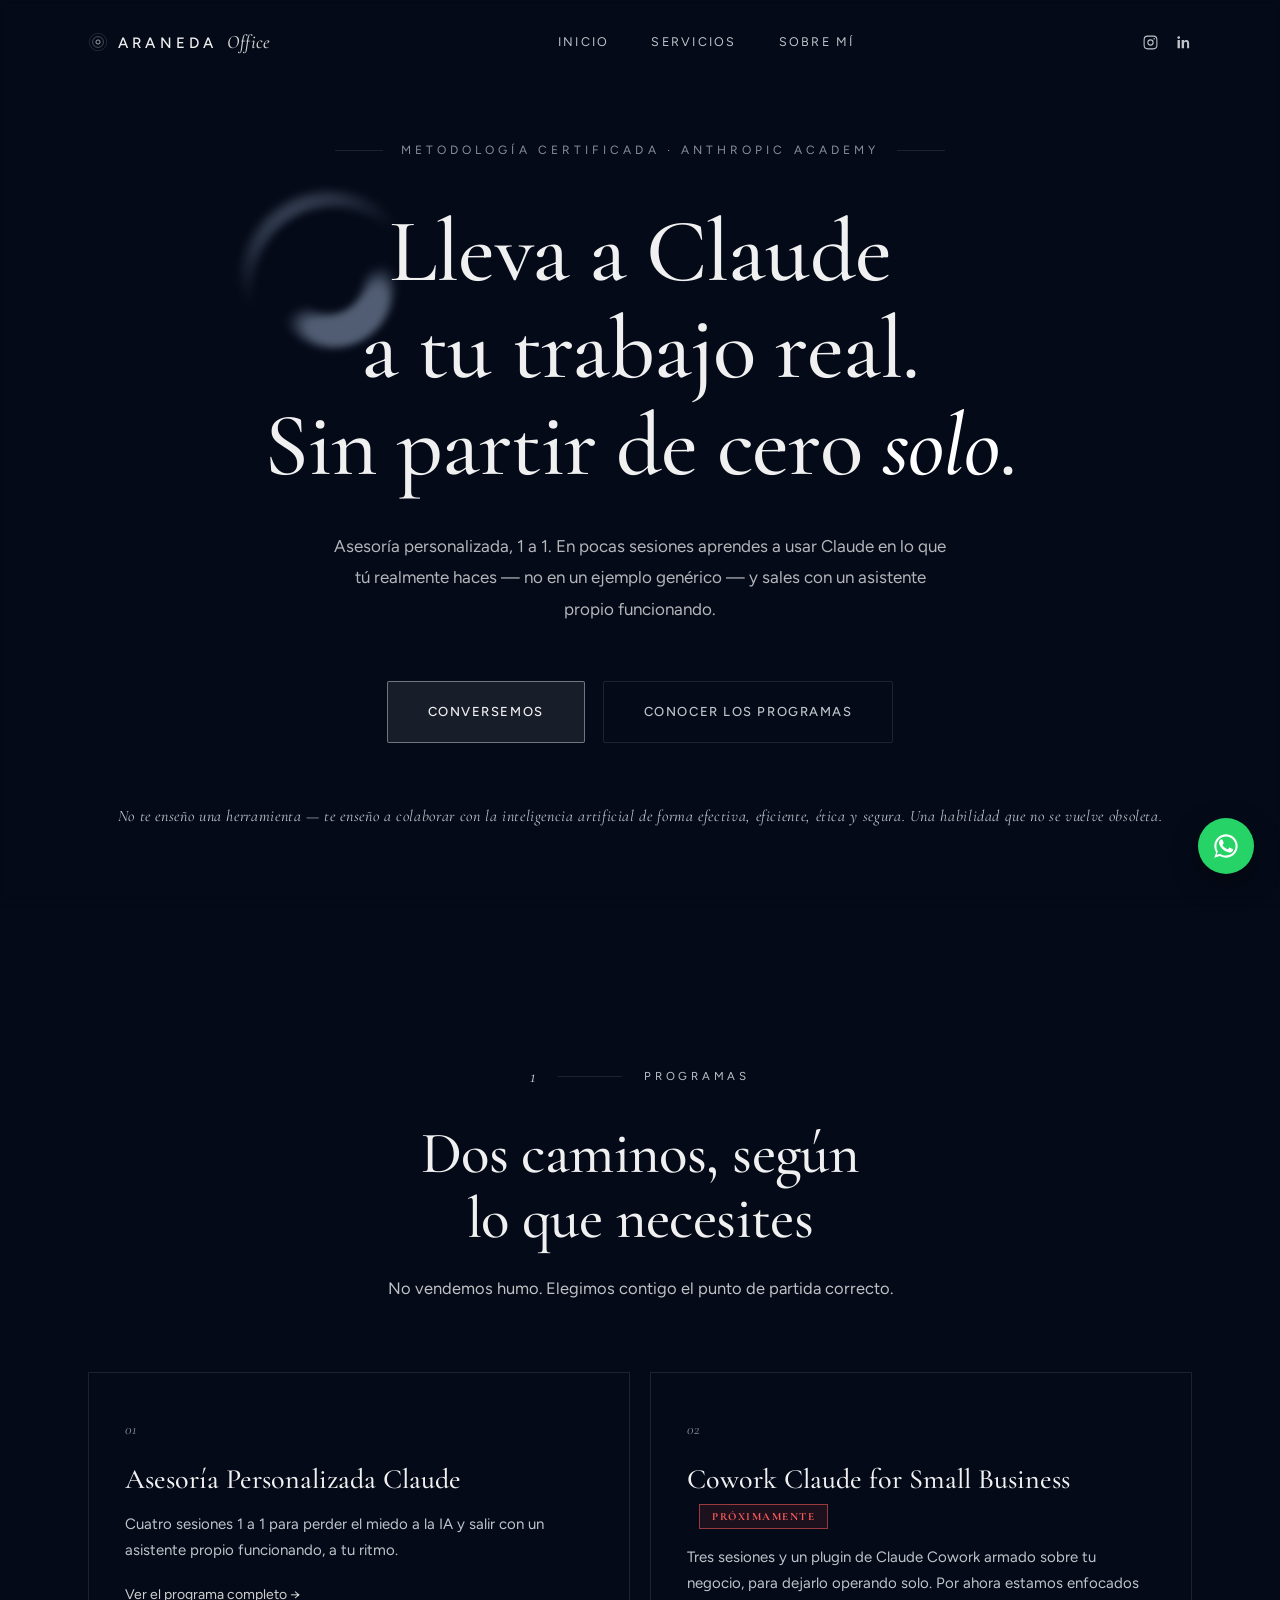
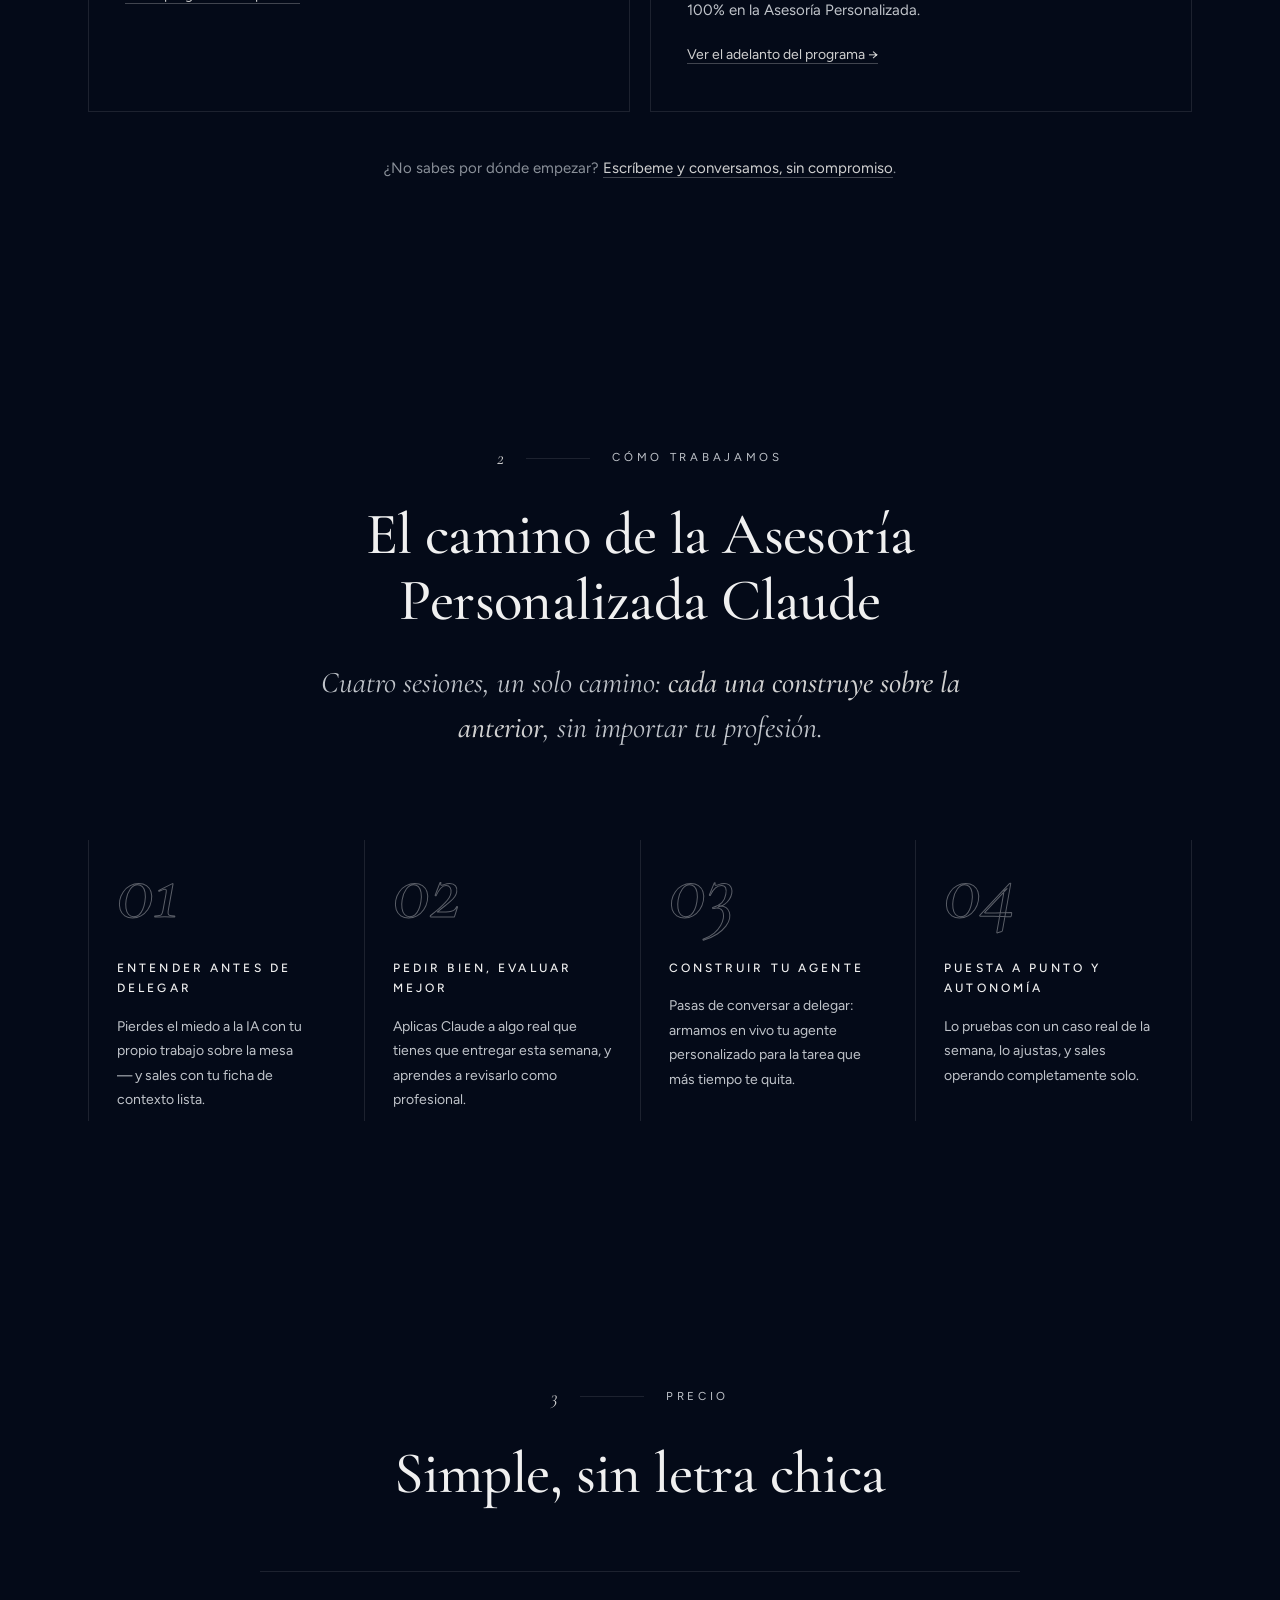
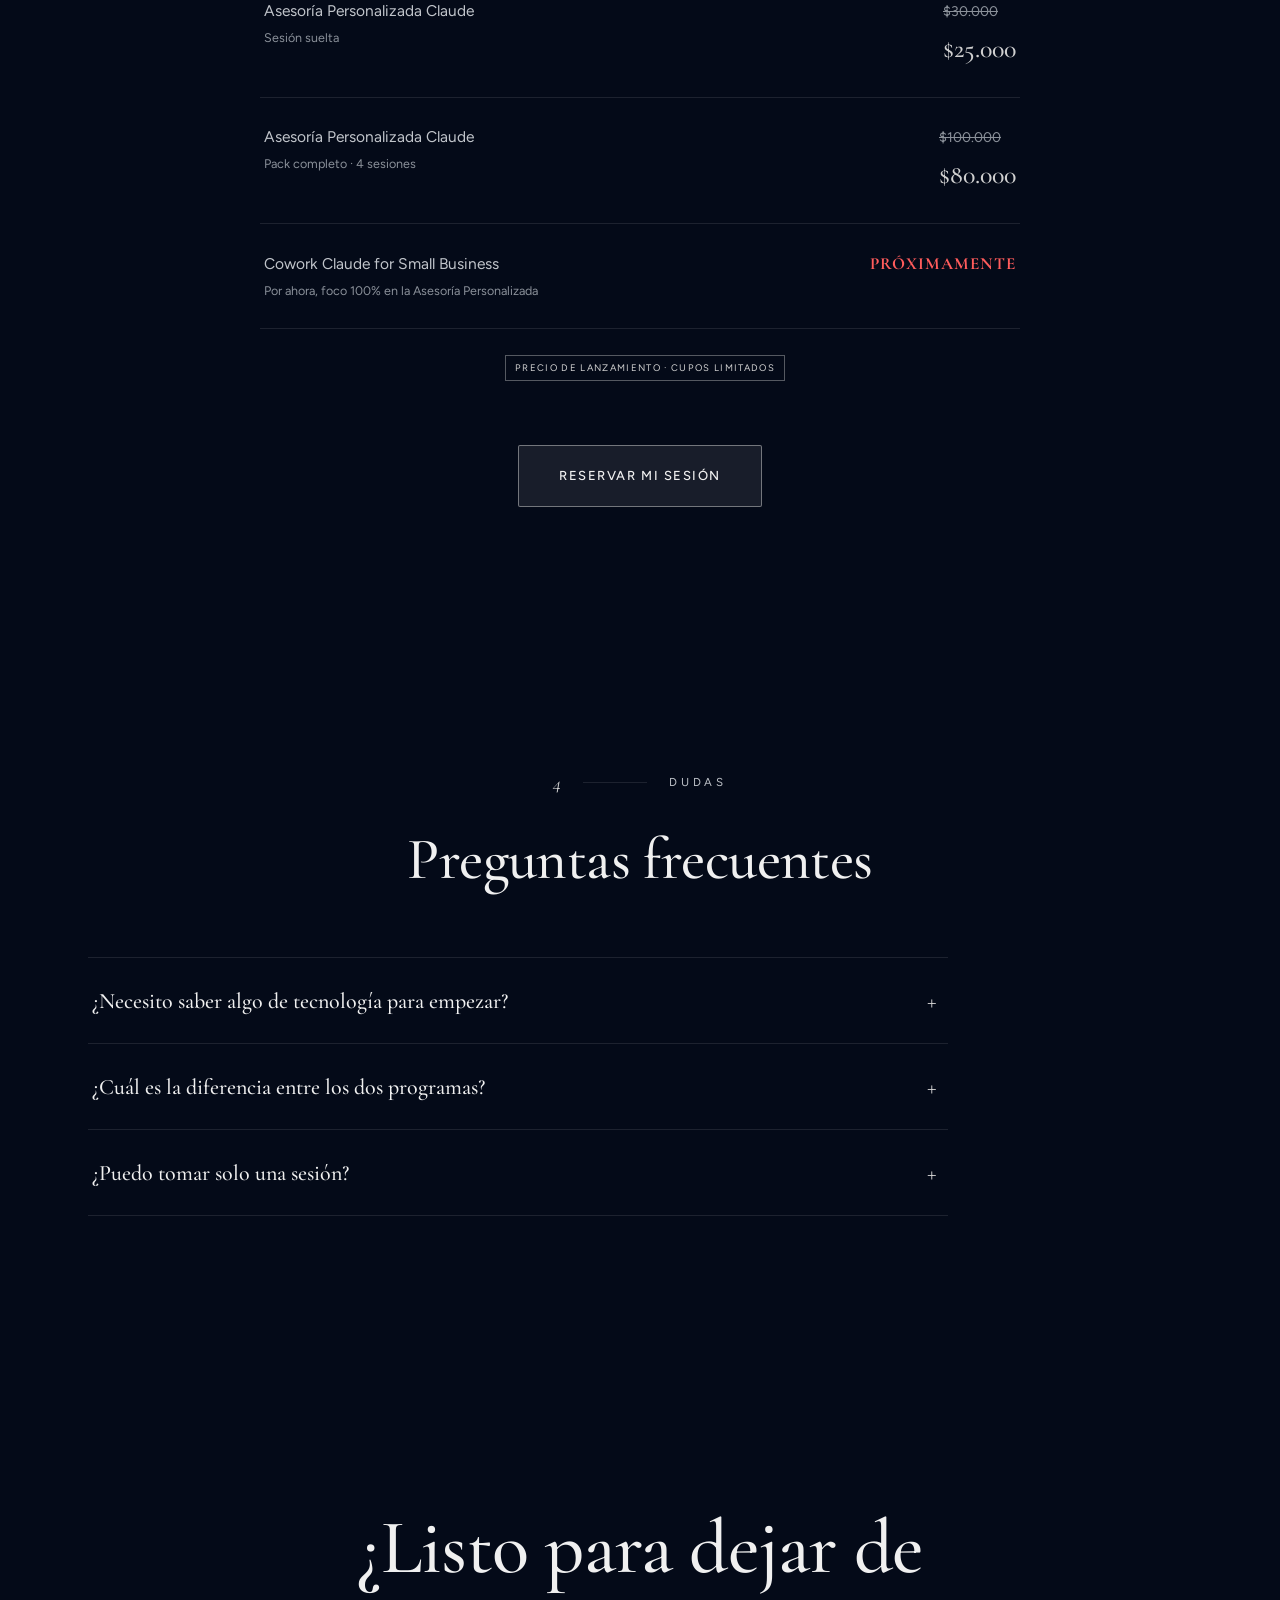
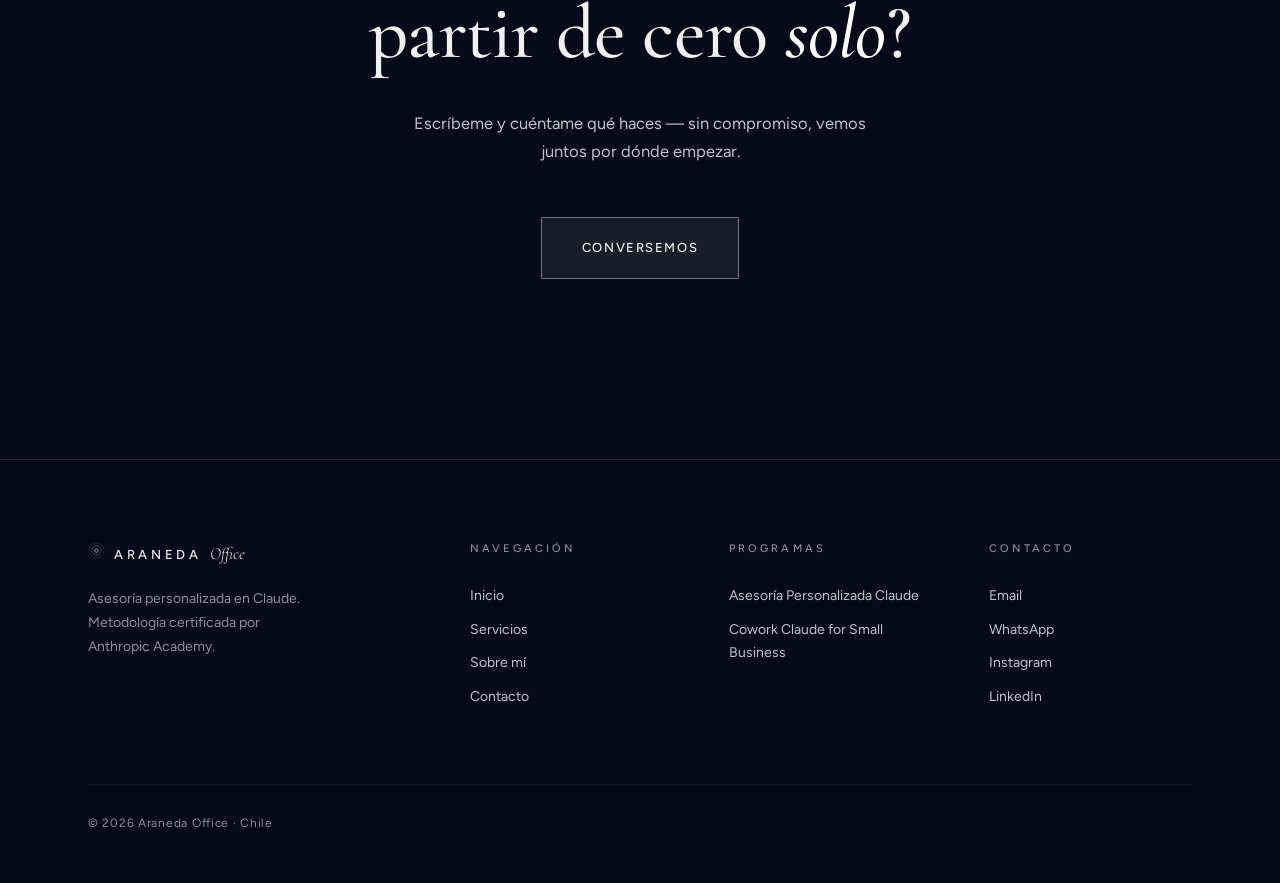
==== index.html @ 97a59f99 "feat: sitio web Araneda Office - deploy inicial Sube el sitio estatico completo (index, servicios, n" ====
<!DOCTYPE html>
<html lang="es">
<head>
<meta charset="UTF-8">
<meta name="viewport" content="width=device-width, initial-scale=1.0">
<title>Araneda Office — Asesoría personalizada en Claude</title>
<meta name="description" content="Aprende a usar Claude en tu trabajo real. Asesoría personalizada 1 a 1, metodología certificada por Anthropic Academy. Para profesionales independientes y pequeños negocios.">
<link rel="preconnect" href="https://fonts.googleapis.com">
<link rel="preconnect" href="https://fonts.gstatic.com" crossorigin>
<link href="https://fonts.googleapis.com/css2?family=Cormorant+Garamond:ital,wght@0,400;0,500;0,600;1,400;1,500;1,600&family=Figtree:wght@300;400;500;600;700&display=swap" rel="stylesheet">
<link rel="stylesheet" href="styles.css">
</head>
<body>

<div id="root">

<a class="wa-float" href="https://wa.me/56984388246" target="_blank" rel="noopener" aria-label="Escríbeme por WhatsApp" data-ripple="true"><svg width="28" height="28" viewBox="0 0 24 24" fill="currentColor"><path d="M17.472 14.382c-.297-.149-1.758-.867-2.03-.967-.273-.099-.471-.148-.67.15-.197.297-.767.966-.94 1.164-.173.199-.347.223-.644.075-.297-.15-1.255-.463-2.39-1.475-.883-.788-1.48-1.761-1.653-2.059-.173-.297-.018-.458.13-.606.134-.133.298-.347.446-.52.149-.174.198-.298.298-.497.099-.198.05-.371-.025-.52-.075-.149-.669-1.612-.916-2.207-.242-.579-.487-.5-.669-.51-.173-.008-.371-.01-.57-.01-.198 0-.52.074-.792.372-.272.297-1.04 1.016-1.04 2.479 0 1.462 1.065 2.875 1.213 3.074.149.198 2.096 3.2 5.077 4.487.709.306 1.262.489 1.694.625.712.227 1.36.195 1.871.118.571-.085 1.758-.719 2.006-1.413.248-.694.248-1.289.173-1.413-.074-.124-.272-.198-.57-.347z"/><path d="M12.001 2C6.478 2 2 6.477 2 12c0 1.98.573 3.827 1.562 5.383L2 22l4.735-1.53A9.953 9.953 0 0 0 12.001 22C17.523 22 22 17.523 22 12S17.523 2 12.001 2zm0 18.2c-1.767 0-3.407-.52-4.79-1.415l-.343-.212-2.808.907.918-2.735-.223-.354A8.174 8.174 0 0 1 3.8 12c0-4.522 3.678-8.2 8.201-8.2 4.522 0 8.199 3.678 8.199 8.2 0 4.523-3.677 8.2-8.199 8.2z"/></svg></a>

<nav class="nv5">
  <div class="ctn nv5-in">
    <a href="index.html" class="nv5-logo" style="text-decoration:none;">
      <span class="mark"><svg width="20" height="20" viewBox="0 0 24 24" fill="none" stroke="currentColor" stroke-width="1" style="color:var(--ac)"><circle cx="12" cy="12" r="2.5" opacity="0.9"></circle><circle cx="12" cy="12" r="6.5" opacity="0.4"></circle><circle cx="12" cy="12" r="10.5" opacity="0.18"></circle></svg></span>
      <span class="w1">Araneda</span><span class="w2">Office</span>
    </a>
    <div class="nv5-lnk">
      <a href="index.html">Inicio</a>
      <a href="servicios.html">Servicios</a>
      <a href="nosotros.html">Sobre mí</a>
    </div>
    <div class="nv5-right">
      <div class="nv5-social">
        <a href="https://www.instagram.com/juandelagua.ia/" target="_blank" rel="noopener" aria-label="Instagram"><svg width="17" height="17" viewBox="0 0 24 24" fill="none" stroke="currentColor" stroke-width="1.5"><rect x="3" y="3" width="18" height="18" rx="5"></rect><circle cx="12" cy="12" r="3.7"></circle><circle cx="17.2" cy="6.8" r="1.05" fill="currentColor" stroke="none"></circle></svg></a>
        <a href="https://www.linkedin.com/in/juan-araneda-979a2236a/" target="_blank" rel="noopener" aria-label="LinkedIn"><svg width="17" height="17" viewBox="0 0 24 24" fill="currentColor"><path d="M6.94 8.5H3.56V20H6.94V8.5ZM5.25 7.01a1.96 1.96 0 1 0 0-3.92 1.96 1.96 0 0 0 0 3.92ZM20.44 20H17.06V14.02c0-1.42-.03-3.25-1.98-3.25-1.99 0-2.3 1.55-2.3 3.15V20H9.4V8.5h3.24v1.57h.05c.45-.85 1.56-1.75 3.2-1.75 3.42 0 4.05 2.25 4.05 5.18V20Z"/></svg></a>
      </div>
    </div>
    <button class="hmb" aria-label="Menú"><svg width="24" height="24" viewBox="0 0 24 24" fill="none" stroke="currentColor" stroke-width="1.5" stroke-linecap="round" stroke-linejoin="round"><line x1="3" y1="6" x2="21" y2="6"></line><line x1="3" y1="12" x2="21" y2="12"></line><line x1="3" y1="18" x2="21" y2="18"></line></svg></button>
  </div>
  <div class="nv5-prog"></div>
</nav>
<div class="mob5">
  <div class="mob5-hd">
    <a href="index.html" class="nv5-logo" style="text-decoration:none;">
      <span class="mark"><svg width="20" height="20" viewBox="0 0 24 24" fill="none" stroke="currentColor" stroke-width="1" style="color:var(--ac)"><circle cx="12" cy="12" r="2.5" opacity="0.9"></circle><circle cx="12" cy="12" r="6.5" opacity="0.4"></circle><circle cx="12" cy="12" r="10.5" opacity="0.18"></circle></svg></span>
      <span class="w1">Araneda</span><span class="w2">Office</span>
    </a>
    <button class="hmb hmb-close" style="display:flex;" aria-label="Cerrar"><svg width="24" height="24" viewBox="0 0 24 24" fill="none" stroke="currentColor" stroke-width="1.5" stroke-linecap="round" stroke-linejoin="round"><line x1="18" y1="6" x2="6" y2="18"></line><line x1="6" y1="6" x2="18" y2="18"></line></svg></button>
  </div>
  <div class="mob5-lnk">
    <a href="index.html">Inicio</a>
    <a href="servicios.html">Servicios</a>
    <a href="nosotros.html">Sobre mí</a>
  </div>
  <div class="mob5-social">
    <a href="https://www.instagram.com/juandelagua.ia/" target="_blank" rel="noopener" aria-label="Instagram"><svg width="22" height="22" viewBox="0 0 24 24" fill="none" stroke="currentColor" stroke-width="1.5"><rect x="3" y="3" width="18" height="18" rx="5"></rect><circle cx="12" cy="12" r="3.7"></circle><circle cx="17.2" cy="6.8" r="1.05" fill="currentColor" stroke="none"></circle></svg></a>
    <a href="https://www.linkedin.com/in/juan-araneda-979a2236a/" target="_blank" rel="noopener" aria-label="LinkedIn"><svg width="22" height="22" viewBox="0 0 24 24" fill="currentColor"><path d="M6.94 8.5H3.56V20H6.94V8.5ZM5.25 7.01a1.96 1.96 0 1 0 0-3.92 1.96 1.96 0 0 0 0 3.92ZM20.44 20H17.06V14.02c0-1.42-.03-3.25-1.98-3.25-1.99 0-2.3 1.55-2.3 3.15V20H9.4V8.5h3.24v1.57h.05c.45-.85 1.56-1.75 3.2-1.75 3.42 0 4.05 2.25 4.05 5.18V20Z"/></svg></a>
    <a href="https://wa.me/56984388246" target="_blank" rel="noopener" aria-label="WhatsApp" class="ico-wa"><svg width="22" height="22" viewBox="0 0 24 24" fill="currentColor"><path d="M17.472 14.382c-.297-.149-1.758-.867-2.03-.967-.273-.099-.471-.148-.67.15-.197.297-.767.966-.94 1.164-.173.199-.347.223-.644.075-.297-.15-1.255-.463-2.39-1.475-.883-.788-1.48-1.761-1.653-2.059-.173-.297-.018-.458.13-.606.134-.133.298-.347.446-.52.149-.174.198-.298.298-.497.099-.198.05-.371-.025-.52-.075-.149-.669-1.612-.916-2.207-.242-.579-.487-.5-.669-.51-.173-.008-.371-.01-.57-.01-.198 0-.52.074-.792.372-.272.297-1.04 1.016-1.04 2.479 0 1.462 1.065 2.875 1.213 3.074.149.198 2.096 3.2 5.077 4.487.709.306 1.262.489 1.694.625.712.227 1.36.195 1.871.118.571-.085 1.758-.719 2.006-1.413.248-.694.248-1.289.173-1.413-.074-.124-.272-.198-.57-.347z"/><path d="M12.001 2C6.478 2 2 6.477 2 12c0 1.98.573 3.827 1.562 5.383L2 22l4.735-1.53A9.953 9.953 0 0 0 12.001 22C17.523 22 22 17.523 22 12S17.523 2 12.001 2zm0 18.2c-1.767 0-3.407-.52-4.79-1.415l-.343-.212-2.808.907.918-2.735-.223-.354A8.174 8.174 0 0 1 3.8 12c0-4.522 3.678-8.2 8.201-8.2 4.522 0 8.199 3.678 8.199 8.2 0 4.523-3.677 8.2-8.199 8.2z"/></svg></a>
  </div>
</div>

<main>

<section class="hr5" id="hero">
  <div class="hr5-badge">Metodología certificada · Anthropic Academy</div>
  <h1>Lleva a Claude a tu trabajo real.<br>Sin partir de cero <em>solo</em>.</h1>
  <p class="hr5-sub">Asesoría personalizada, 1 a 1. En pocas sesiones aprendes a usar Claude en lo que tú realmente haces — no en un ejemplo genérico — y sales con un asistente propio funcionando.</p>
  <div class="hr5-btns">
    <a href="https://wa.me/56984388246?text=Hola%20Juan%21%20Vi%20tu%20web%20%28Araneda%20Office%29%20y%20quiero%20conversar%20sobre%20c%C3%B3mo%20empezar%20a%20usar%20Claude%20en%20mi%20trabajo." target="_blank" rel="noopener" class="bt bt-p bt-lg" data-ripple="true">Conversemos</a>
    <a href="#servicios" class="bt bt-g bt-lg" data-ripple="true">Conocer los programas</a>
  </div>
  <p class="hr5-proof">No te enseño una herramienta — te enseño a colaborar con la inteligencia artificial de forma efectiva, eficiente, ética y segura. Una habilidad que no se vuelve obsoleta.</p>
</section>

<section class="sc5" id="servicios">
  <div class="ctn">
    <div class="sc-hd5">
      <div class="shd"><span class="shd-num">1</span><span class="shd-line"></span><span class="shd-lb">Programas</span></div>
      <h2 class="shd-tt">Dos caminos, según lo que necesites</h2>
      <p class="shd-ds">No vendemos humo. Elegimos contigo el punto de partida correcto.</p>
    </div>
    <div class="svc-list">
      <a href="asesoria-claude.html" class="svc-card" data-ripple="true">
        <span class="svc-num">01</span>
        <h3>Asesoría Personalizada Claude</h3>
        <p>Cuatro sesiones 1 a 1 para perder el miedo a la IA y salir con un asistente propio funcionando, a tu ritmo.</p>
        <p style="margin-top:18px;"><span style="color:var(--ac);border-bottom:1px solid rgba(var(--ac-rgb),.3);font-size:14px;">Ver el programa completo →</span></p>
      </a>
      <a href="cowork-sb.html" class="svc-card" data-ripple="true">
        <span class="svc-num">02</span>
        <h3>Cowork Claude for Small Business <span class="soon-badge">Próximamente</span></h3>
        <p>Tres sesiones y un plugin de Claude Cowork armado sobre tu negocio, para dejarlo operando solo. Por ahora estamos enfocados 100% en la Asesoría Personalizada.</p>
        <p style="margin-top:18px;"><span style="color:var(--ac);border-bottom:1px solid rgba(var(--ac-rgb),.3);font-size:14px;">Ver el adelanto del programa →</span></p>
      </a>
    </div>
    <p class="svc-note">¿No sabes por dónde empezar? <a href="https://wa.me/56984388246?text=Hola%20Juan%21%20Vi%20tu%20web%20%28Araneda%20Office%29%20y%20quiero%20conversar%20sobre%20c%C3%B3mo%20empezar%20a%20usar%20Claude%20en%20mi%20trabajo." target="_blank" rel="noopener">Escríbeme y conversamos, sin compromiso</a>.</p>
  </div>
</section>

<section class="sc5" id="metodo">
  <div class="ctn">
    <div class="sc-hd5">
      <div class="shd"><span class="shd-num">2</span><span class="shd-line"></span><span class="shd-lb">Cómo trabajamos</span></div>
      <h2 class="shd-tt">El camino de la Asesoría Personalizada Claude</h2>
    </div>
    <p class="flj-intro">Cuatro sesiones, un solo camino: <strong>cada una construye sobre la anterior</strong>, sin importar tu profesión.</p>
    <div class="flj-grid">
      <div class="flj-step" data-ripple="true">
        <div class="flj-letter">01</div>
        <div class="flj-word">Entender antes de delegar</div>
        <p>Pierdes el miedo a la IA con tu propio trabajo sobre la mesa — y sales con tu ficha de contexto lista.</p>
      </div>
      <div class="flj-step" data-ripple="true">
        <div class="flj-letter">02</div>
        <div class="flj-word">Pedir bien, evaluar mejor</div>
        <p>Aplicas Claude a algo real que tienes que entregar esta semana, y aprendes a revisarlo como profesional.</p>
      </div>
      <div class="flj-step" data-ripple="true">
        <div class="flj-letter">03</div>
        <div class="flj-word">Construir tu agente</div>
        <p>Pasas de conversar a delegar: armamos en vivo tu agente personalizado para la tarea que más tiempo te quita.</p>
      </div>
      <div class="flj-step" data-ripple="true">
        <div class="flj-letter">04</div>
        <div class="flj-word">Puesta a punto y autonomía</div>
        <p>Lo pruebas con un caso real de la semana, lo ajustas, y sales operando completamente solo.</p>
      </div>
    </div>
  </div>
</section>

<section class="sc5" id="precios">
  <div class="ctn">
    <div class="sc-hd5">
      <div class="shd"><span class="shd-num">3</span><span class="shd-line"></span><span class="shd-lb">Precio</span></div>
      <h2 class="shd-tt">Simple, sin letra chica</h2>
    </div>
    <div class="prc">
      <div class="prc-row">
        <div class="prc-lb">Asesoría Personalizada Claude<small>Sesión suelta</small></div>
        <div class="prc-val"><span class="prc-old">$30.000</span><span class="prc-new">$25.000</span></div>
      </div>
      <div class="prc-row">
        <div class="prc-lb">Asesoría Personalizada Claude<small>Pack completo · 4 sesiones</small></div>
        <div class="prc-val"><span class="prc-old">$100.000</span><span class="prc-new">$80.000</span></div>
      </div>
      <div class="prc-row soon">
        <div class="prc-lb">Cowork Claude for Small Business<small>Por ahora, foco 100% en la Asesoría Personalizada</small></div>
        <div class="prc-val">Próximamente</div>
      </div>
    </div>
    <p style="text-align:center;margin-top:24px;"><span class="prc-launch-tag">Precio de lanzamiento · cupos limitados</span></p>
    <div class="mtd-cta">
      <a href="https://wa.me/56984388246?text=Hola%20Juan%21%20Quiero%20reservar%20mi%20sesi%C3%B3n%20de%20la%20Asesor%C3%ADa%20Personalizada%20Claude." target="_blank" rel="noopener" class="bt bt-p bt-lg" data-ripple="true">Reservar mi sesión</a>
    </div>
  </div>
</section>

<section class="sc5" id="faq">
  <div class="ctn">
    <div class="sc-hd5">
      <div class="shd"><span class="shd-num">4</span><span class="shd-line"></span><span class="shd-lb">Dudas</span></div>
      <h2 class="shd-tt">Preguntas frecuentes</h2>
    </div>
    <div class="fq5">
      <div class="fq5-it">
        <button class="fq5-q"><span>¿Necesito saber algo de tecnología para empezar?</span><span class="pm">+</span></button>
        <div class="fq5-a"><div class="fq5-a-in">No. La Asesoría Personalizada Claude está pensada para alguien que parte desde cero.</div></div>
      </div>
      <div class="fq5-it">
        <button class="fq5-q"><span>¿Cuál es la diferencia entre los dos programas?</span><span class="pm">+</span></button>
        <div class="fq5-a"><div class="fq5-a-in">La Asesoría Personalizada Claude es para profesionales independientes, sin plugin de negocio, y está disponible ahora. Cowork Claude for Small Business es para dueños de negocio, incluye un plugin de Cowork a la medida, y estará disponible próximamente.</div></div>
      </div>
      <div class="fq5-it">
        <button class="fq5-q"><span>¿Puedo tomar solo una sesión?</span><span class="pm">+</span></button>
        <div class="fq5-a"><div class="fq5-a-in">Sí. En la Asesoría Personalizada Claude se venden sueltas a precio de lanzamiento de $25.000 cada una.</div></div>
      </div>
    </div>
  </div>
</section>

<section class="ct5" id="cta">
  <div class="ctn">
    <h2>¿Listo para dejar de partir de cero <em>solo</em>?</h2>
    <p class="ct5-ds">Escríbeme y cuéntame qué haces — sin compromiso, vemos juntos por dónde empezar.</p>
    <a href="https://wa.me/56984388246?text=Hola%20Juan%21%20Vi%20tu%20web%20%28Araneda%20Office%29%20y%20quiero%20conversar%20sobre%20c%C3%B3mo%20empezar%20a%20usar%20Claude%20en%20mi%20trabajo." target="_blank" rel="noopener" class="bt bt-p bt-lg" data-ripple="true">Conversemos</a>
  </div>
</section>

</main>

<footer class="ft5">
  <div class="ctn">
    <div class="ft5-grid">
      <div>
        <span class="ft5-br">
          <svg width="17" height="17" viewBox="0 0 24 24" fill="none" stroke="currentColor" stroke-width="1" style="color:var(--ac)"><circle cx="12" cy="12" r="2.5" opacity="0.9"></circle><circle cx="12" cy="12" r="6.5" opacity="0.4"></circle><circle cx="12" cy="12" r="10.5" opacity="0.18"></circle></svg>
          <span class="w1">Araneda</span><span class="w2">Office</span>
        </span>
        <p class="ft5-tg">Asesoría personalizada en Claude. Metodología certificada por Anthropic Academy.</p>
      </div>
      <div class="ft5-col">
        <h4>Navegación</h4>
        <a href="index.html">Inicio</a>
        <a href="servicios.html">Servicios</a>
        <a href="nosotros.html">Sobre mí</a>
        <a href="contacto.html">Contacto</a>
      </div>
      <div class="ft5-col">
        <h4>Programas</h4>
        <a href="asesoria-claude.html">Asesoría Personalizada Claude</a>
        <a href="cowork-sb.html">Cowork Claude for Small Business</a>
      </div>
      <div class="ft5-col">
        <h4>Contacto</h4>
        <a href="mailto:juanaranedagattavara@gmail.com">Email</a>
        <a href="https://wa.me/56984388246" target="_blank" rel="noopener">WhatsApp</a>
        <a href="https://www.instagram.com/juandelagua.ia/" target="_blank" rel="noopener">Instagram</a>
        <a href="https://www.linkedin.com/in/juan-araneda-979a2236a/" target="_blank" rel="noopener">LinkedIn</a>
      </div>
    </div>
    <div class="ft5-btm">
      <span>© 2026 Araneda Office · Chile</span>
    </div>
  </div>
</footer>

</div>

<script src="water.js"></script>
<script src="site.js"></script>
</body>
</html>
---- styles.css ----
/* styles-v5.css — Araneda Office v5 · "Agua quieta" */

:root {
  --bg: #040a18;
  --bg2: #060e1e;
  --t1: #f0f0f0;
  --t2: #c0c4ca;
  --t3: #8a9099;
  --ac: #d0d0d0;
  --ac-rgb: 208, 208, 208;
  --hair: rgba(255, 255, 255, 0.10);
  --hair-soft: rgba(255, 255, 255, 0.05);
  --glass: rgba(2, 2, 4, 0.65);
  --serif: 'Cormorant Garamond', Georgia, serif;
  --sans: 'Figtree', 'Helvetica Neue', sans-serif;
  --ease: cubic-bezier(0.16, 1, 0.3, 1);
}

* { margin: 0; padding: 0; box-sizing: border-box; }
html { scroll-behavior: smooth; }
body {
  background: var(--bg);
  color: var(--t1);
  font-family: var(--sans);
  font-weight: 400;
  font-size: 16px;
  line-height: 1.7;
  -webkit-font-smoothing: antialiased;
  overflow-x: hidden;
}
::selection { background: rgba(255, 255, 255, 0.2); color: #fff; }
::-webkit-scrollbar { width: 10px; }
::-webkit-scrollbar-track { background: var(--bg); }
::-webkit-scrollbar-thumb { background: rgba(255, 255, 255, 0.12); border-radius: 5px; border: 2px solid var(--bg); }

#water-sim {
  position: fixed; inset: 0;
  width: 100vw; height: 100vh;
  z-index: 0; pointer-events: none;
  filter: blur(2.5px);
  image-rendering: auto;
}
#water-rings {
  position: fixed; inset: 0;
  z-index: 0; pointer-events: none;
}
#root { position: relative; z-index: 1; }

a { color: inherit; text-decoration: none; }
em { font-style: italic; }

.ctn { max-width: 1200px; margin: 0 auto; padding: 0 48px; }

/* ── Section wrapper ── */

/* ── Buttons ── */
.bt {
  display: inline-flex; align-items: center; gap: 10px;
  font-family: var(--sans); font-size: 13px; font-weight: 500;
  letter-spacing: 0.12em; text-transform: uppercase;
  padding: 17px 32px;
  border: 1px solid rgba(var(--ac-rgb), 0.35);
  border-radius: 2px;
  color: var(--t1);
  background: rgba(var(--ac-rgb), 0.05);
  cursor: pointer;
  transition: background 0.5s var(--ease), border-color 0.5s var(--ease), color 0.5s var(--ease), box-shadow 0.5s var(--ease);
  white-space: nowrap;
}
.bt:hover {
  background: rgba(var(--ac-rgb), 0.13);
  border-color: rgba(var(--ac-rgb), 0.65);
  box-shadow: 0 0 36px rgba(var(--ac-rgb), 0.12);
}
.bt-p { border-color: rgba(var(--ac-rgb), 0.5); background: rgba(var(--ac-rgb), 0.1); }
.bt-g { border-color: var(--hair); background: transparent; color: var(--t2); }
.bt-g:hover { color: var(--t1); }
.bt-lg { padding: 19px 40px; }
.bt svg { flex-shrink: 0; }
.bt:disabled { cursor: default; }
button.bt { font-family: var(--sans); }

/* ── Nav ── */
.nv5 {
  position: fixed; top: 0; left: 0; right: 0; z-index: 50;
  transition: background 0.6s var(--ease), border-color 0.6s var(--ease), backdrop-filter 0.6s var(--ease);
  border-bottom: 1px solid transparent;
}
.nv5.scr {
  background: rgba(4, 10, 24, 0.82);
  backdrop-filter: blur(14px);
  -webkit-backdrop-filter: blur(14px);
  border-bottom-color: var(--hair-soft);
}
.nv5-in {
  display: flex; align-items: center; justify-content: space-between;
  height: 84px;
}
.nv5-logo {
  display: inline-flex; align-items: baseline; gap: 10px;
  cursor: pointer; user-select: none;
}
.nv5-logo .mark { align-self: center; display: inline-flex; }
.nv5-logo .w1 {
  font-family: var(--sans); font-weight: 500; font-size: 15px;
  letter-spacing: 0.28em; text-transform: uppercase; color: var(--t1);
}
.nv5-logo .w2 {
  font-family: var(--serif); font-style: italic; font-weight: 500;
  font-size: 19px; color: var(--ac); letter-spacing: 0.02em;
}
.nv5-lnk { display: flex; gap: 42px; }
.nv5-lnk a {
  font-size: 12.5px; font-weight: 400; letter-spacing: 0.18em; text-transform: uppercase;
  color: var(--t2);
  transition: color 0.4s;
  position: relative; padding: 4px 0;
}
.nv5-lnk a::after {
  content: ''; position: absolute; bottom: 0; left: 0;
  width: 100%; height: 1px; background: var(--ac);
  transform: scaleX(0); transform-origin: left;
  transition: transform 0.5s var(--ease);
}
.nv5-lnk a:hover { color: var(--t1); }
.nv5-lnk a:hover::after { transform: scaleX(1); }
.nv5-cta .bt { padding: 12px 22px; font-size: 11.5px; }
.nv5-right { display: flex; align-items: center; gap: 24px; }
.nv5-social { display: flex; align-items: center; gap: 16px; }
.nv5-social a { color: var(--t2); display: inline-flex; transition: color 0.4s, transform 0.4s var(--ease); }
.nv5-social a:hover { color: var(--ac); transform: translateY(-2px); }
.nv5-prog {
  position: absolute; bottom: -1px; left: 0; height: 1px;
  background: rgba(255, 255, 255, 0.35);
  transition: width 0.15s linear;
  pointer-events: none;
}
.hmb {
  display: none; background: none; border: none; color: var(--t1);
  cursor: pointer; padding: 8px;
}

/* Mobile menu */
.mob5 {
  position: fixed; inset: 0; z-index: 90;
  background: rgba(4, 10, 24, 0.97);
  backdrop-filter: blur(20px); -webkit-backdrop-filter: blur(20px);
  display: none; flex-direction: column;
  padding: 24px 32px;
}
.mob5.on { display: flex; }
.mob5-hd { display: flex; align-items: center; justify-content: space-between; height: 60px; }
.mob5-lnk { display: flex; flex-direction: column; gap: 8px; margin-top: 64px; }
.mob5-lnk a {
  font-family: var(--serif); font-size: 34px; font-weight: 500;
  color: var(--t2); padding: 10px 0;
  border-bottom: 1px solid var(--hair-soft);
  transition: color 0.4s, padding-left 0.4s var(--ease);
}
.mob5-lnk a:hover { color: var(--t1); padding-left: 12px; }
.mob5-lnk a.acc { color: var(--ac); font-style: italic; }
.mob5-social { display: flex; align-items: center; gap: 22px; margin-top: 40px; padding-top: 28px; border-top: 1px solid var(--hair-soft); }
.mob5-social a { color: var(--t2); display: inline-flex; transition: color 0.4s; }
.mob5-social a:hover { color: var(--ac); }

/* ── WhatsApp floating button ── */
.wa-float {
  position: fixed; right: 26px; bottom: 26px; z-index: 70;
  width: 56px; height: 56px; border-radius: 50%;
  background: #25D366; color: #fff;
  display: flex; align-items: center; justify-content: center;
  box-shadow: 0 10px 28px rgba(0,0,0,0.4);
  transition: transform 0.4s var(--ease), box-shadow 0.4s var(--ease);
}
.wa-float:hover { transform: translateY(-3px) scale(1.06); box-shadow: 0 14px 34px rgba(0,0,0,0.5); }
@media (max-width: 768px) { .wa-float { right: 16px; bottom: 16px; width: 50px; height: 50px; } }

/* ── Pricing: launch price / strikethrough / soon badge ── */
.prc-old { display: block; font-size: 14px; font-family: var(--sans); font-weight: 400; color: var(--t3); text-decoration: line-through; margin-bottom: 3px; }
.prc-new { color: var(--ac); }
.prc-launch-tag {
  display: inline-block; margin-left: 10px; font-size: 9.5px; letter-spacing: 0.14em; text-transform: uppercase;
  color: var(--ac); border: 1px solid rgba(var(--ac-rgb), 0.4); padding: 4px 9px; vertical-align: middle;
}
.soon-badge {
  display: inline-block; font-size: 11px; font-weight: 700; letter-spacing: 0.14em; text-transform: uppercase;
  color: #ff5c5c; border: 1px solid rgba(255,92,92,0.55); background: rgba(255,92,92,0.1);
  padding: 5px 12px; margin-left: 12px; vertical-align: middle;
}
.prc-row.soon .prc-val { color: #ff5c5c; font-style: normal; font-weight: 700; font-size: 17px; letter-spacing: 0.06em; text-transform: uppercase; }
.bt-soon { opacity: 0.55; cursor: default; pointer-events: none; }
.ico-wa { color: #25D366 !important; }
.ico-wa:hover { color: #1ebc59 !important; }

/* ── Hero ── */
.hr5 {
  min-height: 100vh;
  display: flex; flex-direction: column;
  align-items: center; justify-content: center;
  text-align: center;
  position: relative;
  padding: 140px 24px 100px;
}
.hr5-badge {
  font-size: 12px; font-weight: 400; letter-spacing: 0.34em; text-transform: uppercase;
  color: var(--t3);
  display: inline-flex; align-items: center; gap: 18px;
  margin-bottom: 44px;
}
.hr5-badge::before, .hr5-badge::after {
  content: ''; width: 48px; height: 1px; background: var(--hair);
}
.hr5 h1 {
  font-family: var(--serif); font-weight: 500;
  font-size: clamp(44px, 7vw, 92px);
  line-height: 1.08;
  letter-spacing: -0.01em;
  max-width: 1060px;
  text-wrap: balance;
}
.hr5 h1 em { color: #fff; font-weight: 500; }
.hr5-sub {
  max-width: 620px;
  margin-top: 36px;
  font-size: 17px; line-height: 1.85; color: var(--t1); opacity: 0.75;
  text-wrap: pretty;
}
.hr5-btns { display: flex; gap: 18px; margin-top: 56px; flex-wrap: wrap; justify-content: center; }
.hr5-proof {
  margin-top: 60px;
  font-size: 13px; color: var(--t2); letter-spacing: 0.04em;
  font-style: italic; font-family: var(--serif); font-size: 16px;
}
.hr5-scroll {
  position: absolute; bottom: 38px; left: 50%; transform: translateX(-50%);
  display: flex; flex-direction: column; align-items: center; gap: 12px;
  color: var(--t3); font-size: 10.5px; letter-spacing: 0.3em; text-transform: uppercase;
}
.hr5-scroll .line {
  width: 1px; height: 56px;
  background: linear-gradient(to bottom, transparent, rgba(255, 255, 255, 0.3));
  position: relative; overflow: hidden;
}
.hr5-scroll .line::after {
  content: ''; position: absolute; top: -40%; left: 0; width: 100%; height: 40%;
  background: rgba(255, 255, 255, 0.6);
  animation: drip 2.6s var(--ease) infinite;
}
@keyframes drip { 0% { top: -40%; } 70%, 100% { top: 110%; } }
@media (prefers-reduced-motion: reduce) { .hr5-scroll .line::after { animation: none; } }

/* ── Sections ── */
.sc5 { padding: 130px 0; position: relative; }
.shd { display: flex; align-items: center; gap: 22px; margin-bottom: 28px; justify-content: center; }
.shd-num {
  font-family: var(--serif); font-style: italic; font-size: 19px; color: var(--ac);
}
.shd-line { flex: 0 0 64px; height: 1px; background: var(--hair); }
.shd-lb {
  font-size: 11.5px; letter-spacing: 0.32em; text-transform: uppercase; color: var(--t2);
  font-weight: 400;
}
.shd-tt {
  font-family: var(--serif); font-weight: 500;
  font-size: clamp(36px, 4.6vw, 60px);
  line-height: 1.12; letter-spacing: -0.01em;
  max-width: 760px;
  text-wrap: balance;
  text-align: center;
  margin: 0 auto;
}
.shd-tt em { color: #fff; }
.shd-ds { margin-top: 22px; max-width: 560px; color: var(--t1); font-size: 16.5px; text-wrap: pretty; opacity: 0.8; text-align: center; margin-left: auto; margin-right: auto; }

/* ── Service cards (2-col grid) ── */
.svc-list { margin-top: 70px; display: grid; grid-template-columns: 1fr 1fr; gap: 20px; }
.svc-card {
  border: 1px solid var(--hair);
  padding: 44px 36px;
  transition: background 0.5s var(--ease), border-color 0.5s var(--ease);
  cursor: default;
}
.svc-card:hover { background: rgba(var(--ac-rgb), 0.03); border-color: rgba(255,255,255,0.14); }
.svc-num { font-family: var(--serif); font-style: italic; font-size: 15px; color: var(--t3); display: block; margin-bottom: 20px; }
.svc-card h3 {
  font-family: var(--serif); font-weight: 500; font-size: 28px; letter-spacing: 0;
  line-height: 1.2; margin-bottom: 14px;
}
.svc-card p { color: var(--t2); font-size: 15px; text-wrap: pretty; line-height: 1.75; }
.svc-note { margin-top: 44px; color: var(--t3); font-size: 15px; text-align: center; }
.svc-note a { color: var(--ac); border-bottom: 1px solid rgba(var(--ac-rgb), 0.3); transition: border-color 0.4s; }
.svc-note a:hover { border-color: var(--ac); }

/* ── FLUJO ── */
.flj-intro {
  font-family: var(--serif); font-style: italic; font-weight: 400;
  font-size: clamp(21px, 2.6vw, 30px); line-height: 1.5;
  color: var(--t2); max-width: 680px;
  margin: 26px auto 0;
  text-align: center;
}
.flj-intro strong { color: var(--ac); font-weight: 500; }
.flj-grid {
  display: grid; grid-template-columns: repeat(4, 1fr);
  gap: 0; margin-top: 90px;
  border-left: 1px solid var(--hair);
}
.flj-step {
  padding: 8px 28px 8px 28px;
  border-right: 1px solid var(--hair);
  position: relative;
  transition: background 0.6s var(--ease);
}
.flj-step:hover { background: rgba(var(--ac-rgb), 0.025); }
.flj-letter {
  font-family: var(--serif); font-style: italic; font-weight: 500;
  font-size: 84px; line-height: 1;
  color: transparent;
  -webkit-text-stroke: 1px rgba(255, 255, 255, 0.35);
  transition: color 0.7s var(--ease);
}
.flj-step:hover .flj-letter { color: rgba(255, 255, 255, 0.7); }
.flj-word {
  margin-top: 26px;
  font-size: 12px; letter-spacing: 0.26em; text-transform: uppercase;
  color: var(--t1); font-weight: 500;
}
.flj-step p { margin-top: 16px; font-size: 14px; line-height: 1.75; color: var(--t2); text-wrap: pretty; }

/* ── Industries (3-col grid) ── */
.ind5-list { margin-top: 70px; display: grid; grid-template-columns: repeat(2, 1fr); gap: 20px; }
.ind5-card {
  border: 1px solid var(--hair);
  padding: 44px 32px;
  text-decoration: none; color: inherit;
  display: flex; flex-direction: column;
  transition: background 0.5s var(--ease), border-color 0.5s var(--ease);
}
.ind5-card:hover { background: rgba(var(--ac-rgb), 0.03); border-color: rgba(255,255,255,0.14); }
.ind5-card h3 {
  font-family: var(--serif); font-weight: 500;
  font-size: clamp(24px, 2.8vw, 30px); line-height: 1.2;
  margin-bottom: 16px;
  transition: color 0.4s;
}
.ind5-card:hover h3 { color: var(--ac); }
.ind5-card p { color: var(--t2); font-size: 14.5px; text-wrap: pretty; line-height: 1.75; }
.ind5-note { margin-top: 44px; color: var(--t3); font-size: 15px; text-align: center; }
.ind5-note a { color: var(--ac); border-bottom: 1px solid rgba(var(--ac-rgb), 0.3); }

/* ── About ── */
.ab5-grid { display: grid; grid-template-columns: 1fr 240px; gap: 70px; align-items: start; margin-top: 70px; }
.ab5-photo-wrap {
  position: sticky; top: 120px;
  display: flex; flex-direction: column; align-items: center; gap: 20px;
}
.ab5-photo {
  width: 200px; height: 200px;
  border-radius: 50%;
  object-fit: cover;
  border: 2px solid var(--hair);
  filter: grayscale(0.1);
}
.ab5-photo-name {
  font-family: var(--serif); font-size: 18px; font-weight: 500; color: var(--t1);
  text-align: center;
}
.ab5-photo-role {
  font-size: 12px; letter-spacing: 0.2em; text-transform: uppercase; color: var(--t3);
  text-align: center; margin-top: -12px;
}
.ab5-left { display: flex; flex-direction: column; gap: 40px; }
.ab5-text p { color: var(--t2); font-size: 16.5px; line-height: 1.9; text-wrap: pretty; }
.ab5-text p + p { margin-top: 24px; }
.ab5-text .lead {
  font-family: var(--serif); font-size: 26px; font-style: italic; font-weight: 400;
  color: var(--t1); line-height: 1.5; margin-bottom: 30px;
}
.ab5-vals { display: flex; flex-direction: column; border-top: 1px solid var(--hair); }
.ab5-val { padding: 26px 4px; border-bottom: 1px solid var(--hair); }
.ab5-val h4 { font-size: 13px; letter-spacing: 0.22em; text-transform: uppercase; color: var(--ac); font-weight: 500; }
.ab5-val p { margin-top: 8px; color: var(--t2); font-size: 15px; }

/* ── CTA final ── */
.ct5 { padding: 160px 0 180px; text-align: center; }
.ct5 h2 {
  font-family: var(--serif); font-weight: 500;
  font-size: clamp(42px, 6vw, 80px); line-height: 1.1;
  letter-spacing: -0.01em; text-wrap: balance;
  max-width: 900px; margin: 0 auto;
}
.ct5 h2 em { color: #fff; }
.ct5-ds { margin: 34px auto 0; max-width: 480px; color: var(--t2); font-size: 16.5px; }
.ct5 .bt { margin-top: 52px; }
.ct5-note { margin-top: 26px; font-size: 12px; letter-spacing: 0.24em; text-transform: uppercase; color: var(--t3); }

/* ── Footer ── */
.ft5 { border-top: 1px solid var(--hair); padding: 80px 0 50px; position: relative; }
.ft5-grid { display: grid; grid-template-columns: 1.6fr 1fr 1fr 1fr; gap: 56px; }
.ft5-br { display: inline-flex; align-items: baseline; gap: 9px; }
.ft5-br .w1 { font-size: 13px; letter-spacing: 0.28em; text-transform: uppercase; font-weight: 500; }
.ft5-br .w2 { font-family: var(--serif); font-style: italic; font-size: 17px; color: var(--ac); }
.ft5-tg { margin-top: 18px; color: var(--t3); font-size: 14px; max-width: 280px; text-wrap: pretty; }
.ft5-col h4 { font-size: 11px; letter-spacing: 0.28em; text-transform: uppercase; color: var(--t3); font-weight: 500; margin-bottom: 20px; }
.ft5-col a { display: block; color: var(--t2); font-size: 14px; padding: 5px 0; transition: color 0.4s; }
.ft5-col a:hover { color: var(--ac); }
.ft5-btm {
  margin-top: 70px; padding-top: 28px;
  border-top: 1px solid var(--hair-soft);
  font-size: 12px; color: var(--t3); letter-spacing: 0.06em;
  display: flex; justify-content: space-between; flex-wrap: wrap; gap: 12px;
}

/* ── Problema / Solución split ── */
.ps5-grid {
  display: grid; grid-template-columns: 1fr 1fr;
  margin-top: 70px;
  border: 1px solid var(--hair);
}
.ps5-col { padding: 52px 48px; }
.ps5-col + .ps5-col { border-left: 1px solid var(--hair); }
.ps5-col-hd {
  font-size: 12px; letter-spacing: 0.3em; text-transform: uppercase; font-weight: 500;
  margin-bottom: 38px; display: flex; align-items: center; gap: 14px;
}
.ps5-col-hd.bad { color: var(--t3); }
.ps5-col-hd.good { color: var(--ac); }
.ps5-col-hd::after { content: ''; flex: 1; height: 1px; background: var(--hair-soft); }
.ps5-item { display: flex; gap: 18px; padding: 18px 0; }
.ps5-mark {
  font-family: var(--serif); font-size: 18px; line-height: 1.5; flex-shrink: 0; width: 18px; text-align: center;
}
.ps5-item.bad .ps5-mark { color: var(--t3); }
.ps5-item.good .ps5-mark { color: var(--ac); }
.ps5-item h4 { font-size: 16px; font-weight: 500; color: var(--t1); }
.ps5-item.bad h4 { color: var(--t2); }
.ps5-item p { color: var(--t3); font-size: 14.5px; margin-top: 4px; text-wrap: pretty; }
.ps5-item.good p { color: var(--t2); }

/* ── Método components ── */
.mtd-grid {
  display: grid; grid-template-columns: repeat(3, 1fr);
  margin-top: 70px;
  border: 1px solid var(--hair);
}
.mtd-grid.mtd-grid-2 { grid-template-columns: 1fr 1fr; }
.mtd-card { padding: 48px 42px; }
.mtd-card + .mtd-card { border-left: 1px solid var(--hair); }
.mtd-card h3 { font-family: var(--serif); font-weight: 500; font-size: 27px; }
.mtd-card > p { margin-top: 14px; color: var(--t2); font-size: 14.5px; text-wrap: pretty; }
.mtd-num { font-family: var(--serif); font-style: italic; color: var(--t3); font-size: 16px; display: block; margin-bottom: 20px; }
.mtd-bullets { margin-top: 28px; display: flex; flex-direction: column; }
.mtd-bl {
  display: flex; align-items: baseline; gap: 12px;
  padding: 9px 0; font-size: 14px; color: var(--t2);
  border-top: 1px solid var(--hair-soft);
}
.mtd-bl::before { content: '○'; color: var(--ac); font-size: 9px; flex-shrink: 0; }

/* ── Precios ── */
.prc { margin-top: 64px; border-top: 1px solid var(--hair); max-width: 760px; margin-left: auto; margin-right: auto; }
.prc-row {
  display: flex; align-items: baseline; justify-content: space-between; gap: 24px;
  padding: 26px 4px; border-bottom: 1px solid var(--hair);
}
.prc-lb { font-size: 15.5px; color: var(--t2); }
.prc-lb small { display: block; font-size: 12.5px; color: var(--t3); margin-top: 3px; }
.prc-val { font-family: var(--serif); font-size: 26px; font-weight: 500; color: var(--t1); white-space: nowrap; }
.prc-val.free { color: var(--ac); font-style: italic; }
.mtd-cta { margin-top: 64px; text-align: center; }

/* ── Caso de estudio ── */
.cs5 { margin-top: 70px; border: 1px solid var(--hair); padding: 64px 60px; position: relative; }
.cs5-meta { font-size: 12px; letter-spacing: 0.26em; text-transform: uppercase; color: var(--t3); }
.cs5 h3 {
  font-family: var(--serif); font-weight: 500;
  font-size: clamp(26px, 3vw, 38px); line-height: 1.25;
  margin-top: 20px; max-width: 720px; text-wrap: balance;
}
.cs5-metrics {
  display: grid; grid-template-columns: repeat(4, 1fr);
  margin-top: 54px; border-top: 1px solid var(--hair);
}
.cs5-metric { padding: 30px 18px 6px 0; }
.cs5-metric + .cs5-metric { padding-left: 28px; border-left: 1px solid var(--hair-soft); }
.cs5-metric-val { font-family: var(--serif); font-size: 52px; font-weight: 500; line-height: 1; color: #fff; }
.cs5-metric-lab { margin-top: 12px; font-size: 13px; color: var(--t3); line-height: 1.5; }
.cs5-break { margin-top: 56px; }
.cs5-break-lb { font-size: 11.5px; letter-spacing: 0.28em; text-transform: uppercase; color: var(--t3); margin-bottom: 24px; }
.cs5-bar { display: grid; grid-template-columns: 220px 1fr 52px; gap: 20px; align-items: center; padding: 10px 0; }
.cs5-bar-lb { font-size: 14px; color: var(--t2); }
.cs5-bar-track { height: 1px; background: var(--hair-soft); position: relative; }
.cs5-bar-fill {
  position: absolute; left: 0; top: -0.5px; height: 2px;
  background: rgba(var(--ac-rgb), 0.7);
}
.cs5-bar-val { font-family: var(--serif); font-style: italic; font-size: 17px; color: var(--ac); text-align: right; }
.cs5-note { margin-top: 48px; font-size: 13.5px; color: var(--t3); }
.cs5-note a { color: var(--ac); border-bottom: 1px solid rgba(var(--ac-rgb), 0.3); }

/* ── Comparativa ── */
.cmp5 { margin-top: 70px; }
.cmp5 table { width: 100%; border-collapse: collapse; }
.cmp5 th {
  text-align: left; font-size: 12px; letter-spacing: 0.2em; text-transform: uppercase;
  color: var(--t3); font-weight: 500; padding: 18px 20px;
  border-bottom: 1px solid var(--hair);
}
.cmp5 th.col-ao { color: var(--ac); }
.cmp5 td { padding: 20px; font-size: 14.5px; color: var(--t2); border-bottom: 1px solid var(--hair-soft); }
.cmp5 td:first-child { color: var(--t1); font-weight: 400; }
.cmp5 td.col-ao { background: rgba(var(--ac-rgb), 0.035); }
.cmp5 .yes { color: var(--ac); font-family: var(--serif); font-size: 17px; }
.cmp5 .no { color: var(--t3); }
.cmp5 .pt { font-size: 13px; color: var(--t3); font-style: italic; }
.cmp5-price { font-family: var(--serif); font-size: 17px; }
.cmp5-price.ao { color: var(--ac); font-weight: 500; }
.cmp5-note { margin-top: 24px; font-size: 12.5px; color: var(--t3); font-style: italic; }
.cmp5-mobile { display: none; }
.cmp5-card { border: 1px solid var(--hair); padding: 32px 28px; margin-bottom: 20px; position: relative; }
.cmp5-card.hl { border-color: rgba(var(--ac-rgb), 0.4); }
.cmp5-card-badge {
  position: absolute; top: -9px; left: 24px;
  font-size: 10px; letter-spacing: 0.24em; text-transform: uppercase;
  background: var(--bg); color: var(--ac); padding: 0 12px;
}
.cmp5-card h3 { font-family: var(--serif); font-size: 23px; font-weight: 500; }
.cmp5-card-price { font-family: var(--serif); font-style: italic; color: var(--t2); margin: 6px 0 20px; }
.cmp5-card.hl .cmp5-card-price { color: var(--ac); }
.cmp5-card-row { display: flex; gap: 12px; padding: 8px 0; font-size: 14px; color: var(--t2); border-top: 1px solid var(--hair-soft); }

/* ── FAQ ── */
.fq5 { margin-top: 64px; border-top: 1px solid var(--hair); max-width: 860px; }
.fq5-it { border-bottom: 1px solid var(--hair); }
.fq5-q {
  width: 100%; background: none; border: none; cursor: pointer;
  display: flex; align-items: center; justify-content: space-between; gap: 24px;
  padding: 28px 4px; text-align: left;
  font-family: var(--serif); font-size: 22px; font-weight: 500; color: var(--t1);
  transition: color 0.4s;
}
.fq5-q:hover { color: var(--ac); }
.fq5-q .pm {
  font-family: var(--serif); font-style: italic; font-size: 24px; color: var(--ac);
  flex-shrink: 0; transition: transform 0.5s var(--ease);
  width: 24px; text-align: center; font-weight: 400;
}
.fq5-q.on .pm { transform: rotate(45deg); }
.fq5-a { max-height: 0; overflow: hidden; transition: max-height 0.6s var(--ease); }
.fq5-a.on { max-height: 320px; }
.fq5-a-in { padding: 0 4px 30px; color: var(--t2); font-size: 15.5px; max-width: 680px; text-wrap: pretty; }

/* ══════════════════════════════════
   BOOKING MODAL (bk-* / bc-* classes)
   ══════════════════════════════════ */
.bk-overlay {
  position: fixed; inset: 0; z-index: 100;
  background: rgba(2, 5, 10, 0.78);
  backdrop-filter: blur(10px); -webkit-backdrop-filter: blur(10px);
  display: flex; align-items: center; justify-content: center;
  padding: 24px;
  animation: bkfade 0.5s var(--ease);
}
@keyframes bkfade { from { opacity: 0; } to { opacity: 1; } }
.bk-modal {
  width: 100%; max-width: 580px;
  background: rgba(6, 14, 30, 0.97);
  border: 1px solid var(--hair);
  border-radius: 4px;
  max-height: 90vh; overflow-y: auto;
  animation: bkrise 0.6s var(--ease);
}
@keyframes bkrise { from { opacity: 0; transform: translateY(28px); } to { opacity: 1; transform: none; } }
.bk-modal-sm { max-width: 480px; }
.bk-header {
  display: flex; align-items: flex-start; justify-content: space-between;
  padding: 32px 36px 24px;
  border-bottom: 1px solid var(--hair-soft);
}
.bk-header-left { display: flex; gap: 18px; align-items: flex-start; }
.bk-header-ic {
  width: 44px; height: 44px; flex-shrink: 0;
  border: 1px solid rgba(var(--ac-rgb), 0.35); border-radius: 50%;
  display: flex; align-items: center; justify-content: center;
  color: var(--ac);
}
.bk-title { font-family: var(--serif); font-size: 25px; font-weight: 500; }
.bk-subtitle { font-size: 13.5px; color: var(--t3); margin-top: 3px; }
.bk-close {
  background: none; border: none; color: var(--t3); cursor: pointer; padding: 8px;
  transition: color 0.3s;
}
.bk-close:hover { color: var(--t1); }
.bc-progress {
  display: flex; align-items: center; gap: 10px;
  padding: 20px 36px 0; position: relative;
}
.bc-progress-dot {
  width: 26px; height: 26px; border-radius: 50%; flex-shrink: 0;
  border: 1px solid var(--hair);
  display: flex; align-items: center; justify-content: center;
  font-size: 11.5px; color: var(--t3);
  background: var(--bg2);
  z-index: 1;
  transition: all 0.4s;
}
.bc-progress-dot.active { border-color: rgba(var(--ac-rgb), 0.55); color: var(--ac); }
.bc-progress-dot.current { background: rgba(var(--ac-rgb), 0.12); }
.bc-progress-bar { flex: 1; height: 1px; background: var(--hair-soft); position: relative; }
.bc-progress-fill { height: 1px; background: rgba(var(--ac-rgb), 0.6); transition: width 0.5s var(--ease); }
.bk-body { padding: 28px 36px 36px; }
.bc-step-wrap { display: flex; flex-direction: column; gap: 20px; }

/* Calendar */
.bc-cal-hd { display: flex; align-items: center; justify-content: space-between; margin-bottom: 16px; }
.bc-cal-month { font-family: var(--serif); font-size: 20px; font-weight: 500; }
.bc-cal-nav {
  background: none; border: 1px solid var(--hair); border-radius: 50%;
  width: 34px; height: 34px; color: var(--t2); cursor: pointer;
  display: flex; align-items: center; justify-content: center;
  transition: all 0.3s;
}
.bc-cal-nav:hover { border-color: rgba(var(--ac-rgb), 0.5); color: var(--ac); }
.bc-cal-nav svg { transform: rotate(90deg); }
.bc-cal-nav-r svg { transform: rotate(-90deg); }
.bc-cal-days, .bc-cal-grid { display: grid; grid-template-columns: repeat(7, 1fr); gap: 4px; }
.bc-cal-dh { text-align: center; font-size: 10.5px; letter-spacing: 0.14em; text-transform: uppercase; color: var(--t3); padding: 8px 0; }
.bc-cal-cell {
  aspect-ratio: 1; border: none; background: none; border-radius: 50%;
  font-family: var(--sans); font-size: 14px; color: var(--t2); cursor: pointer;
  transition: all 0.25s;
  display: flex; align-items: center; justify-content: center;
}
.bc-cal-cell.avail:hover { background: rgba(var(--ac-rgb), 0.12); color: var(--t1); }
.bc-cal-cell.disabled { color: rgba(93, 113, 134, 0.35); cursor: default; }
.bc-cal-cell.empty { cursor: default; }
.bc-cal-cell.today { box-shadow: inset 0 0 0 1px var(--hair); }
.bc-cal-cell.sel { background: rgba(var(--ac-rgb), 0.22); color: #fff; box-shadow: inset 0 0 0 1px rgba(var(--ac-rgb), 0.6); }
.bc-hint {
  display: flex; align-items: center; justify-content: center; gap: 10px;
  font-size: 12px; letter-spacing: 0.18em; text-transform: uppercase; color: var(--t3);
}

/* Time slots */
.bc-ts { display: flex; flex-direction: column; gap: 24px; }
.bc-ts-label { font-size: 11px; letter-spacing: 0.26em; text-transform: uppercase; color: var(--t3); margin-bottom: 12px; }
.bc-ts-grid { display: grid; grid-template-columns: repeat(3, 1fr); gap: 10px; }
.bc-ts-btn {
  padding: 13px 8px; background: none;
  border: 1px solid var(--hair); border-radius: 2px;
  color: var(--t2); font-family: var(--sans); font-size: 13.5px; cursor: pointer;
  transition: all 0.3s;
}
.bc-ts-btn:hover { border-color: rgba(var(--ac-rgb), 0.5); color: var(--t1); }
.bc-ts-btn.sel { background: rgba(var(--ac-rgb), 0.16); border-color: rgba(var(--ac-rgb), 0.6); color: #fff; }
.bc-ts-empty { text-align: center; color: var(--t3); padding: 30px 0; font-style: italic; font-family: var(--serif); font-size: 17px; }
.bc-back { display: flex; justify-content: center; }
.bc-back-btn { padding: 10px 20px; font-size: 11px; }
.bc-back-btn svg { transform: rotate(90deg); }

/* Info form */
.bc-info-summary { display: flex; gap: 12px; flex-wrap: wrap; }
.bc-info-chip {
  display: inline-flex; align-items: center; gap: 8px;
  font-size: 12.5px; color: var(--ac);
  border: 1px solid rgba(var(--ac-rgb), 0.3); border-radius: 2px;
  padding: 8px 14px; letter-spacing: 0.04em;
}
.bk-form { display: flex; flex-direction: column; gap: 18px; }
.bk-label span { display: block; font-size: 11.5px; letter-spacing: 0.2em; text-transform: uppercase; color: var(--t3); margin-bottom: 8px; font-weight: 500; }
.bk-input {
  width: 100%; padding: 14px 16px;
  background: rgba(var(--ac-rgb), 0.03);
  border: 1px solid var(--hair); border-radius: 2px;
  color: var(--t1); font-family: var(--sans); font-size: 15px;
  transition: border-color 0.3s;
}
.bk-input:focus { outline: none; border-color: rgba(var(--ac-rgb), 0.55); }
.bk-input::placeholder { color: var(--t3); }
.bc-info-actions { display: flex; justify-content: space-between; gap: 14px; margin-top: 6px; }
.bc-info-note {
  display: flex; align-items: center; justify-content: center; gap: 8px;
  font-size: 12.5px; color: var(--t3);
}

/* Booked state */
.bk-booked { display: flex; flex-direction: column; gap: 22px; }
.bk-booked-card { border: 1px solid rgba(var(--ac-rgb), 0.3); padding: 30px 28px; position: relative; }
.bk-booked-card.past { border-color: var(--hair); opacity: 0.75; }
.bk-booked-badge {
  position: absolute; top: -9px; left: 20px;
  display: inline-flex; align-items: center; gap: 6px;
  font-size: 10px; letter-spacing: 0.22em; text-transform: uppercase;
  background: #060e1e; color: var(--ac); padding: 0 12px;
}
.bk-booked-card.past .bk-booked-badge { color: var(--t3); }
.bk-booked-card h3 { font-family: var(--serif); font-size: 23px; font-weight: 500; margin-bottom: 18px; }
.bk-booked-details { display: flex; flex-direction: column; gap: 10px; }
.bk-booked-row { display: flex; align-items: center; gap: 12px; font-size: 14.5px; color: var(--t2); }
.bk-booked-row svg { color: var(--ac); flex-shrink: 0; }
.bk-booked-actions { display: flex; flex-direction: column; gap: 10px; }
.bk-act-btn { justify-content: center; }
.bk-act-cancel { color: var(--t3); }
.bk-act-cancel:hover { color: #e89a9a; border-color: rgba(232, 154, 154, 0.4); }
.bk-cancel-confirm { text-align: center; padding: 8px 0; }
.bk-cancel-confirm p { font-family: var(--serif); font-size: 19px; }
.bk-cancel-note { font-family: var(--sans) !important; font-size: 13px !important; color: var(--t3); margin-top: 8px; }
.bk-cancel-btns { display: flex; gap: 12px; justify-content: center; margin-top: 22px; }
.bk-btn-danger {
  display: inline-flex; align-items: center; gap: 8px;
  padding: 14px 24px; border: 1px solid rgba(232, 154, 154, 0.4); border-radius: 2px;
  background: rgba(232, 154, 154, 0.08); color: #e8b4b4;
  font-family: var(--sans); font-size: 12px; letter-spacing: 0.14em; text-transform: uppercase;
  cursor: pointer; transition: all 0.3s;
}
.bk-btn-danger:hover { background: rgba(232, 154, 154, 0.16); }
.bk-past-hint { text-align: center; display: flex; flex-direction: column; gap: 16px; align-items: center; }
.bk-past-hint p { font-family: var(--serif); font-style: italic; font-size: 18px; color: var(--t2); }

/* ── Responsive ── */
@media (max-width: 1024px) {
  .ctn { padding: 0 36px; }
  .svc-list { grid-template-columns: 1fr 1fr; }
  .flj-grid { grid-template-columns: repeat(2, 1fr); border-top: 1px solid var(--hair); }
  .flj-step { padding: 36px 28px; border-bottom: 1px solid var(--hair); }
  .cs5-metrics { grid-template-columns: repeat(2, 1fr); }
  .cs5-metric + .cs5-metric { border-left: none; padding-left: 0; }
  .cs5-metric:nth-child(even) { padding-left: 28px; border-left: 1px solid var(--hair-soft); }
  .ab5-grid { grid-template-columns: 1fr; gap: 40px; }
  .ab5-photo-wrap { position: static; order: -1; }
}
@media (max-width: 768px) {
  .ctn { padding: 0 20px; }
  .sc5 { padding: 80px 0; }
  .nv5-lnk, .nv5-right { display: none; }
  .hmb { display: flex; }
  .nv5-in { height: 60px; }

  /* Hero */
  .hr5 { padding: 100px 16px 70px; }
  .hr5 h1 { font-size: clamp(32px, 8vw, 48px); }
  .hr5-sub { font-size: 15px; margin-top: 24px; }
  .hr5-btns { flex-direction: column; align-items: stretch; width: 100%; max-width: 100%; margin-top: 36px; gap: 12px; }
  .hr5-btns .bt { justify-content: center; padding: 16px 24px; font-size: 12px; }
  .hr5-badge { font-size: 10px; margin-bottom: 28px; }
  .hr5-badge::before, .hr5-badge::after { width: 28px; }
  .hr5-proof { font-size: 13px; margin-top: 36px; }

  /* Section headers */
  .shd { gap: 14px; margin-bottom: 20px; }
  .shd-line { flex: 0 0 36px; }
  .shd-tt { font-size: clamp(28px, 7vw, 40px); }
  .shd-ds { font-size: 15px; }

  /* Services grid */
  .svc-list, .ind5-list { margin-top: 32px; }
  .svc-list { grid-template-columns: 1fr; gap: 12px; }
  .svc-card { padding: 28px 24px; }
  .svc-card h3 { font-size: 22px; }
  .svc-card p { font-size: 14px; }
  .svc-num { font-size: 13px; margin-bottom: 14px; }

  /* Industries grid */
  .ind5-list { grid-template-columns: 1fr; gap: 12px; }
  .ind5-card { padding: 28px 24px; }
  .ind5-card h3 { font-size: 22px; }
  .ind5-card p { font-size: 14px; }

  /* FLUJO */
  .flj-grid { grid-template-columns: 1fr; gap: 0; }
  .flj-step { padding: 28px 24px; border-bottom: 1px solid var(--hair); }
  .flj-letter { font-size: 56px; }
  .flj-word { margin-top: 16px; }
  .flj-intro { font-size: 18px; }

  /* Problema / Solución */
  .ps5-grid { grid-template-columns: 1fr; }
  .ps5-col { padding: 28px 20px; }
  .ps5-col + .ps5-col { border-left: none; border-top: 1px solid var(--hair); }

  /* Método cards */
  .mtd-grid { grid-template-columns: 1fr; gap: 0; }
  .mtd-grid.mtd-grid-2 { grid-template-columns: 1fr; }
  .mtd-card { padding: 32px 24px; }
  .mtd-card + .mtd-card { border-left: none; border-top: 1px solid var(--hair); }
  .mtd-card h3 { font-size: 22px; }

  /* Badges inline con headings: bajan a su propia línea en mobile */
  .svc-card h3 .soon-badge,
  .ind5-card h3 .soon-badge,
  .cmp5-card h3 .soon-badge {
    display: block; margin-left: 0; margin-top: 10px; width: fit-content;
  }

  /* Precios */
  .prc { margin-top: 40px; }
  .prc-row { flex-direction: column; gap: 4px; align-items: flex-start; padding: 20px 4px; }
  .prc-val { font-size: 22px; }
  .mtd-cta { margin-top: 40px; }
  .mtd-cta .bt { width: 100%; justify-content: center; }

  /* Caso de estudio */
  .cs5 { padding: 32px 20px; }
  .cs5 h3 { font-size: 22px; }
  .cs5-metrics { grid-template-columns: 1fr 1fr; gap: 0; }
  .cs5-metric { padding: 20px 12px 12px 0; }
  .cs5-metric-val { font-size: 36px; }
  .cs5-metric-lab { font-size: 12px; }
  .cs5-bar { grid-template-columns: 1fr 50px; gap: 12px; }
  .cs5-bar-track { display: none; }
  .cs5-bar-lb { font-size: 13px; }

  /* Comparativa */
  .cmp5-desktop { display: none; }
  .cmp5-mobile { display: block; }
  .cmp5-card { padding: 24px 20px; }
  .cmp5-card h3 { font-size: 20px; }

  /* FAQ */
  .fq5 { margin-top: 40px; }
  .fq5-q { font-size: 18px; padding: 22px 4px; }
  .fq5-a-in { font-size: 14.5px; }

  /* About */
  .ab5-grid { grid-template-columns: 1fr; gap: 32px; }
  .ab5-photo-wrap { position: static; order: -1; flex-direction: row; gap: 16px; align-items: center; }
  .ab5-photo { width: 80px; height: 80px; }
  .ab5-photo-name { font-size: 16px; text-align: left; }
  .ab5-photo-role { font-size: 11px; text-align: left; margin-top: 0; }
  .ab5-text .lead { font-size: 20px; }
  .ab5-text p { font-size: 15px; }

  /* CTA */
  .ct5 { padding: 80px 0 100px; }
  .ct5 h2 { font-size: clamp(30px, 8vw, 48px); }
  .ct5-ds { font-size: 15px; }
  .ct5 .bt { width: 100%; justify-content: center; }

  /* Footer */
  .ft5-grid { grid-template-columns: 1fr; gap: 32px; }
  .ft5-btm { flex-direction: column; gap: 8px; }

  /* Buttons */
  .bt { padding: 14px 20px; font-size: 12px; white-space: normal; text-align: center; line-height: 1.4; }
  .bt-lg { padding: 16px 24px; }

  /* Booking modal */
  .bk-header { padding: 20px 18px 16px; }
  .bk-body { padding: 18px 18px 24px; }
  .bk-title { font-size: 21px; }
  .bc-progress { padding: 14px 18px 0; }
  .bc-ts-grid { grid-template-columns: repeat(2, 1fr); }
  .bc-info-actions { flex-direction: column-reverse; }
  .bc-info-actions .bt { justify-content: center; }
}
@media (min-width: 769px) {
  .cmp5-desktop { display: block; }
}

/* ─────────────────────────────────────────────
 * ContaDoc landing — estilos específicos
 * ───────────────────────────────────────────── */

/* ContaDoc banner en Home */
.cd-banner-section { padding-top: 0; }

.cd-banner {
  border: 1px solid var(--hair);
  position: relative;
  transition: border-color 0.6s var(--ease);
}
.cd-banner:hover { border-color: rgba(255, 255, 255, 0.14); }

.cd-banner-top {
  display: flex; align-items: center; gap: 18px;
  padding: 20px 44px;
  border-bottom: 1px solid var(--hair);
}
.cd-banner-badge {
  font-size: 10.5px; font-weight: 500;
  letter-spacing: 0.28em; text-transform: uppercase;
  color: var(--ac); white-space: nowrap;
}
.cd-banner-line { flex: 1; height: 1px; background: var(--hair-soft); }

.cd-banner-body {
  display: grid; grid-template-columns: 1fr 1fr;
}

.cd-banner-intro {
  padding: 44px;
  display: flex; flex-direction: column; justify-content: center;
  border-right: 1px solid var(--hair);
}
.cd-banner-intro h3 {
  font-family: var(--serif); font-weight: 500;
  font-size: clamp(32px, 3.4vw, 44px);
  line-height: 1.1; letter-spacing: -0.01em;
}
.cd-banner-tagline {
  margin-top: 10px;
  font-size: 12px; letter-spacing: 0.24em; text-transform: uppercase;
  color: var(--t3); font-weight: 400;
}
.cd-banner-desc {
  margin-top: 22px;
  font-size: 15.5px; line-height: 1.8;
  color: var(--t2); text-wrap: pretty;
  max-width: 420px;
}
.cd-banner-cta {
  display: flex; flex-direction: column; gap: 14px;
  margin-top: 32px; align-items: flex-start;
}
.cd-banner-trial {
  font-size: 12px; letter-spacing: 0.06em;
  color: var(--t3); font-style: italic; font-family: var(--serif);
  font-size: 14px;
}

.cd-banner-features {
  display: flex; flex-direction: column;
}
.cd-banner-feat {
  display: flex; gap: 22px; align-items: flex-start;
  padding: 28px 40px;
  border-bottom: 1px solid var(--hair);
  transition: background 0.5s var(--ease);
  cursor: default;
}
.cd-banner-feat:last-child { border-bottom: none; }
.cd-banner-feat:hover { background: rgba(var(--ac-rgb), 0.025); }

.cd-banner-num {
  font-family: var(--serif); font-style: italic;
  font-size: 17px; color: var(--ac);
  flex-shrink: 0; width: 24px; padding-top: 2px;
}
.cd-banner-feat h4 {
  font-family: var(--serif); font-weight: 500;
  font-size: 20px; line-height: 1.25;
  margin: 0 0 6px;
}
.cd-banner-feat p {
  font-size: 14px; line-height: 1.7;
  color: var(--t2); margin: 0;
  text-wrap: pretty;
}

@media (max-width: 768px) {
  .cd-banner-body { grid-template-columns: 1fr; }
  .cd-banner-intro {
    padding: 28px 24px;
    border-right: none;
    border-bottom: 1px solid var(--hair);
  }
  .cd-banner-intro h3 { font-size: 28px; }
  .cd-banner-top { padding: 16px 24px; }
  .cd-banner-feat { padding: 22px 24px; gap: 16px; }
  .cd-banner-feat h4 { font-size: 18px; }
  .cd-banner-cta { align-items: stretch; }
  .cd-banner-cta .bt { justify-content: center; }
}

/* Planes — grid de 3 cards */
.cd-planes {
  display: grid;
  grid-template-columns: repeat(auto-fit, minmax(260px, 1fr));
  gap: 20px;
  margin: 30px 0 20px;
}

.cd-plan {
  position: relative;
  padding: 28px 24px;
  border: 1px solid var(--hair);
  border-radius: 12px;
  background: rgba(255, 255, 255, 0.015);
  transition: border-color 0.3s ease, transform 0.3s ease;
  display: flex;
  flex-direction: column;
}

.cd-plan:hover {
  border-color: var(--hair-soft);
}

.cd-plan-hl {
  border-color: var(--ac);
  box-shadow: 0 0 0 1px rgba(var(--ac-rgb), 0.2);
}

.cd-plan-badge {
  position: absolute;
  top: -10px;
  left: 50%;
  transform: translateX(-50%);
  padding: 4px 12px;
  font-size: 10px;
  letter-spacing: 1px;
  text-transform: uppercase;
  background: var(--ac);
  color: #111;
  border-radius: 999px;
  font-weight: 600;
}

.cd-plan h3 {
  font-family: 'Cormorant Garamond', serif;
  font-size: 26px;
  font-weight: 500;
  margin: 0 0 6px;
}

.cd-plan-desc {
  font-size: 14px;
  color: rgba(255, 255, 255, 0.55);
  margin: 0 0 18px;
  min-height: 38px;
}

.cd-plan-price {
  display: flex;
  flex-direction: column;
  font-size: 36px;
  font-weight: 600;
  letter-spacing: -0.5px;
  margin-bottom: 20px;
}

.cd-plan-price-row {
  display: flex;
  align-items: baseline;
  gap: 8px;
  flex-wrap: wrap;
}

.cd-plan-price small,
.cd-plan-price-unit {
  font-size: 13px;
  font-weight: 400;
  color: rgba(255, 255, 255, 0.55);
  letter-spacing: 0;
  white-space: nowrap;
}

.cd-plan-feats {
  list-style: none;
  padding: 0;
  margin: 0 0 24px;
  flex: 1;
}

.cd-plan-feats li {
  display: flex;
  align-items: flex-start;
  gap: 8px;
  font-size: 13.5px;
  color: rgba(255, 255, 255, 0.75);
  line-height: 1.5;
  padding: 4px 0;
}

.cd-plan-feats li span {
  color: var(--ac);
  font-weight: 600;
  flex-shrink: 0;
}

.cd-plan .bt {
  width: 100%;
  justify-content: center;
  margin-top: auto;
  white-space: normal;
  text-align: center;
  line-height: 1.4;
}

.cd-planes-note {
  text-align: center;
  font-size: 13px;
  color: rgba(255, 255, 255, 0.5);
  margin-top: 16px;
}

/* Plan "Próximamente" */
.cd-plan-soon {
  opacity: 0.7;
  border-style: dashed;
}

.cd-plan-badge-soon {
  background: rgba(255, 255, 255, 0.15);
  color: rgba(255, 255, 255, 0.8);
}

/* WhatsApp flotante */
.cd-whatsapp-float {
  position: fixed;
  bottom: 24px;
  right: 24px;
  z-index: 9999;
  width: 56px;
  height: 56px;
  border-radius: 50%;
  background: #25D366;
  display: flex;
  align-items: center;
  justify-content: center;
  box-shadow: 0 4px 14px rgba(0, 0, 0, 0.35);
  transition: transform 0.2s ease, box-shadow 0.2s ease;
  text-decoration: none;
}

.cd-whatsapp-float:hover {
  transform: scale(1.1);
  box-shadow: 0 6px 20px rgba(0, 0, 0, 0.4);
}

@media (max-width: 640px) {
  .cd-plan {
    padding: 24px 20px;
  }

  .cd-plan-price {
    font-size: 30px;
  }

  .cd-whatsapp-float {
    bottom: 16px;
    right: 16px;
    width: 50px;
    height: 50px;
  }
}

/* ─────────────────────────────────────────────
 * ContaDock — VIBRANT COLOR OVERRIDES
 * ───────────────────────────────────────────── */

.cd-page {
  --cd-ac: #00FFCC;
  --cd-ac-rgb: 0, 255, 204;
}

/* Hero vibrancy */
.cd-page .hr5 {
  background: 
    radial-gradient(ellipse 55% 45% at 50% 35%, rgba(0, 255, 204, 0.14) 0%, transparent 55%),
    radial-gradient(ellipse 90% 70% at 50% 50%, rgba(0, 255, 204, 0.05) 0%, transparent 80%);
}
.cd-page .hr5-badge {
  color: #00FFCC;
  border: 1px solid rgba(0, 255, 204, 0.3);
  padding: 8px 24px;
  border-radius: 999px;
  background: rgba(0, 255, 204, 0.08);
}
.cd-page .hr5-badge::before,
.cd-page .hr5-badge::after {
  display: none;
}
.cd-page .hr5 h1 em {
  color: #00FFCC;
  text-shadow: 0 0 60px rgba(0, 255, 204, 0.45), 0 0 120px rgba(0, 255, 204, 0.15);
}
.cd-page .hr5-proof {
  color: #00FFCC;
  font-weight: 500;
}

/* Vibrant primary buttons */
.cd-page .bt-p {
  background: linear-gradient(135deg, rgba(0, 255, 204, 0.28), rgba(0, 255, 204, 0.14));
  border-color: rgba(0, 255, 204, 0.65);
  color: #fff;
  text-shadow: 0 0 24px rgba(0, 255, 204, 0.3);
}
.cd-page .bt-p:hover {
  background: linear-gradient(135deg, rgba(0, 255, 204, 0.42), rgba(0, 255, 204, 0.22));
  border-color: rgba(0, 255, 204, 0.9);
  box-shadow: 0 0 50px rgba(0, 255, 204, 0.25), 0 0 100px rgba(0, 255, 204, 0.1);
  text-shadow: 0 0 30px rgba(0, 255, 204, 0.5);
}

/* Section headers */
.cd-page .shd-num { color: #00FFCC; }
.cd-page .shd-line { background: rgba(0, 255, 204, 0.3); }
.cd-page .shd-lb { color: rgba(0, 255, 204, 0.7); }

/* Problema / Solución */
.cd-page .ps5-col-hd.good { color: #00FFCC; }
.cd-page .ps5-item.good .ps5-mark { color: #00FFCC; }
.cd-page .ps5-col:last-child { border-left-color: rgba(0, 255, 204, 0.15); }

/* Subtle section backgrounds */
.cd-page #contadoc-como {
  background: linear-gradient(180deg, transparent 0%, rgba(0, 255, 204, 0.045) 50%, transparent 100%);
}
.cd-page #contadoc-planes {
  background: linear-gradient(180deg, transparent 0%, rgba(0, 255, 204, 0.035) 50%, transparent 100%);
}

/* ── Cómo funciona — 2×2 grid ── */
.cd-steps-grid {
  display: grid;
  grid-template-columns: repeat(2, 1fr);
  margin-top: 70px;
  gap: 20px;
}

.cd-steps-grid .mtd-card,
.cd-steps-grid .mtd-card + .mtd-card {
  border: 1px solid rgba(0, 255, 204, 0.2);
  border-radius: 16px;
  padding: 40px 36px;
  background: rgba(0, 255, 204, 0.03);
  transition: all 0.5s var(--ease);
}
.cd-steps-grid .mtd-card:hover {
  background: rgba(0, 255, 204, 0.1);
  border-color: rgba(0, 255, 204, 0.6);
  transform: translateY(-4px);
  box-shadow: 0 16px 48px rgba(0, 255, 204, 0.12), 0 0 40px rgba(0, 255, 204, 0.06);
}

.cd-steps-grid .mtd-num {
  display: inline-flex;
  align-items: center;
  justify-content: center;
  width: 48px;
  height: 48px;
  border-radius: 50%;
  background: rgba(0, 255, 204, 0.12);
  border: 1px solid rgba(0, 255, 204, 0.35);
  color: #00FFCC;
  font-family: var(--sans);
  font-style: normal;
  font-weight: 600;
  font-size: 18px;
  margin-bottom: 22px;
}

.cd-steps-grid .mtd-card h3 {
  color: #fff;
}

/* ── Plan cards — vibrant ── */
.cd-page .cd-plan {
  border-radius: 16px;
  transition: all 0.4s var(--ease);
}
.cd-page .cd-plan:hover {
  transform: translateY(-6px);
  box-shadow: 0 20px 60px rgba(0, 0, 0, 0.3);
}
.cd-page .cd-plan-hl {
  border-color: rgba(0, 255, 204, 0.6);
  background: linear-gradient(170deg, rgba(0, 255, 204, 0.12) 0%, rgba(0, 255, 204, 0.03) 100%);
  box-shadow: 0 0 0 1px rgba(0, 255, 204, 0.2), 0 8px 40px rgba(0, 255, 204, 0.1), 0 0 60px rgba(0, 255, 204, 0.04);
}
.cd-page .cd-plan-hl:hover {
  border-color: rgba(0, 255, 204, 0.85);
  box-shadow: 0 0 0 1px rgba(0, 255, 204, 0.4), 0 24px 64px rgba(0, 255, 204, 0.16), 0 0 80px rgba(0, 255, 204, 0.07);
}
.cd-page .cd-plan-badge {
  background: linear-gradient(135deg, #00FFCC, #00D4AA);
  color: #040a18;
  font-weight: 700;
}
.cd-page .cd-plan-feats li span { color: #00FFCC; }

/* Promo pricing */
.cd-plan-price-old {
  font-size: 20px;
  font-weight: 400;
  color: rgba(255, 255, 255, 0.35);
  text-decoration: line-through;
  letter-spacing: 0;
}
.cd-plan-promo {
  display: inline-block;
  margin-top: 10px;
  padding: 6px 16px;
  font-size: 11px;
  font-weight: 700;
  letter-spacing: 0.12em;
  text-transform: uppercase;
  color: #1a1a2e;
  background: linear-gradient(135deg, #FFD93D, #FFB800);
  border: none;
  border-radius: 6px;
  box-shadow: 0 2px 12px rgba(255, 217, 61, 0.3);
}

/* FAQ */
.cd-page .fq5-q:hover { color: #00FFCC; }
.cd-page .fq5-q .pm { color: #00FFCC; }

/* CTA */
.cd-page .ct5 h2 em { color: #00FFCC; text-shadow: 0 0 80px rgba(0, 255, 204, 0.4), 0 0 140px rgba(0, 255, 204, 0.15); }
.cd-page .ct5-ds { color: rgba(0, 255, 204, 0.7); }

/* Home page ContaDoc banner — color boost */
.cd-banner-badge { color: #00FFCC !important; }
.cd-banner-top { border-bottom-color: rgba(0, 255, 204, 0.15); }
.cd-banner:hover { border-color: rgba(0, 255, 204, 0.25); }
.cd-banner-num { color: #00FFCC; }
.cd-banner-trial { color: #00FFCC !important; font-weight: 500; }

/* Responsive — cd-steps-grid */
@media (max-width: 768px) {
  .cd-steps-grid {
    grid-template-columns: 1fr;
    gap: 12px;
  }
  .cd-steps-grid .mtd-card,
  .cd-steps-grid .mtd-card + .mtd-card {
    padding: 28px 24px;
  }
  .cd-steps-grid .mtd-num {
    width: 40px;
    height: 40px;
    font-size: 16px;
  }
}

/* ── Extra vibrancy animations ── */
@keyframes badgeGlow {
  0%, 100% { box-shadow: 0 0 15px rgba(0, 255, 204, 0.08); }
  50% { box-shadow: 0 0 30px rgba(0, 255, 204, 0.22); }
}

.cd-page .hr5-badge {
  animation: badgeGlow 3s ease-in-out infinite;
}

.cd-page .cd-plan-badge {
  box-shadow: 0 2px 16px rgba(0, 255, 204, 0.35);
}

.cd-steps-grid .mtd-num {
  box-shadow: 0 0 20px rgba(0, 255, 204, 0.15);
}
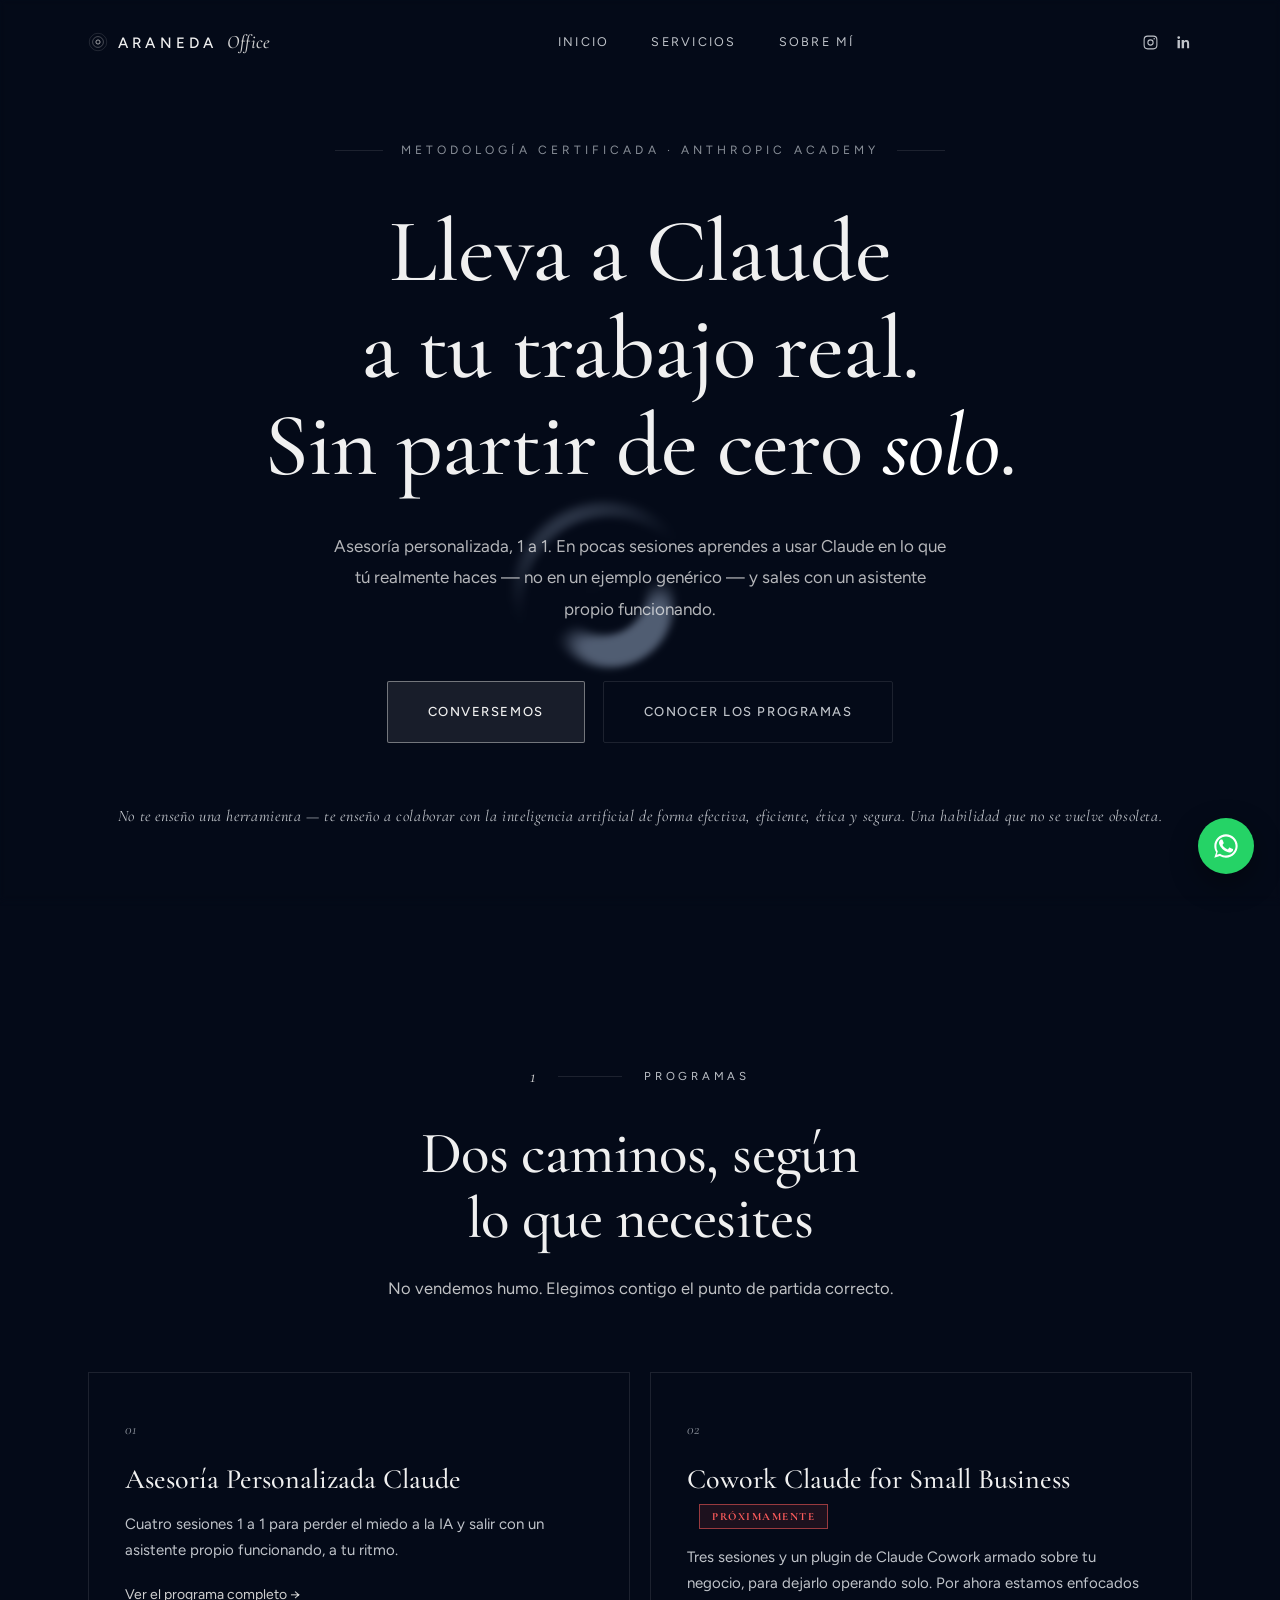
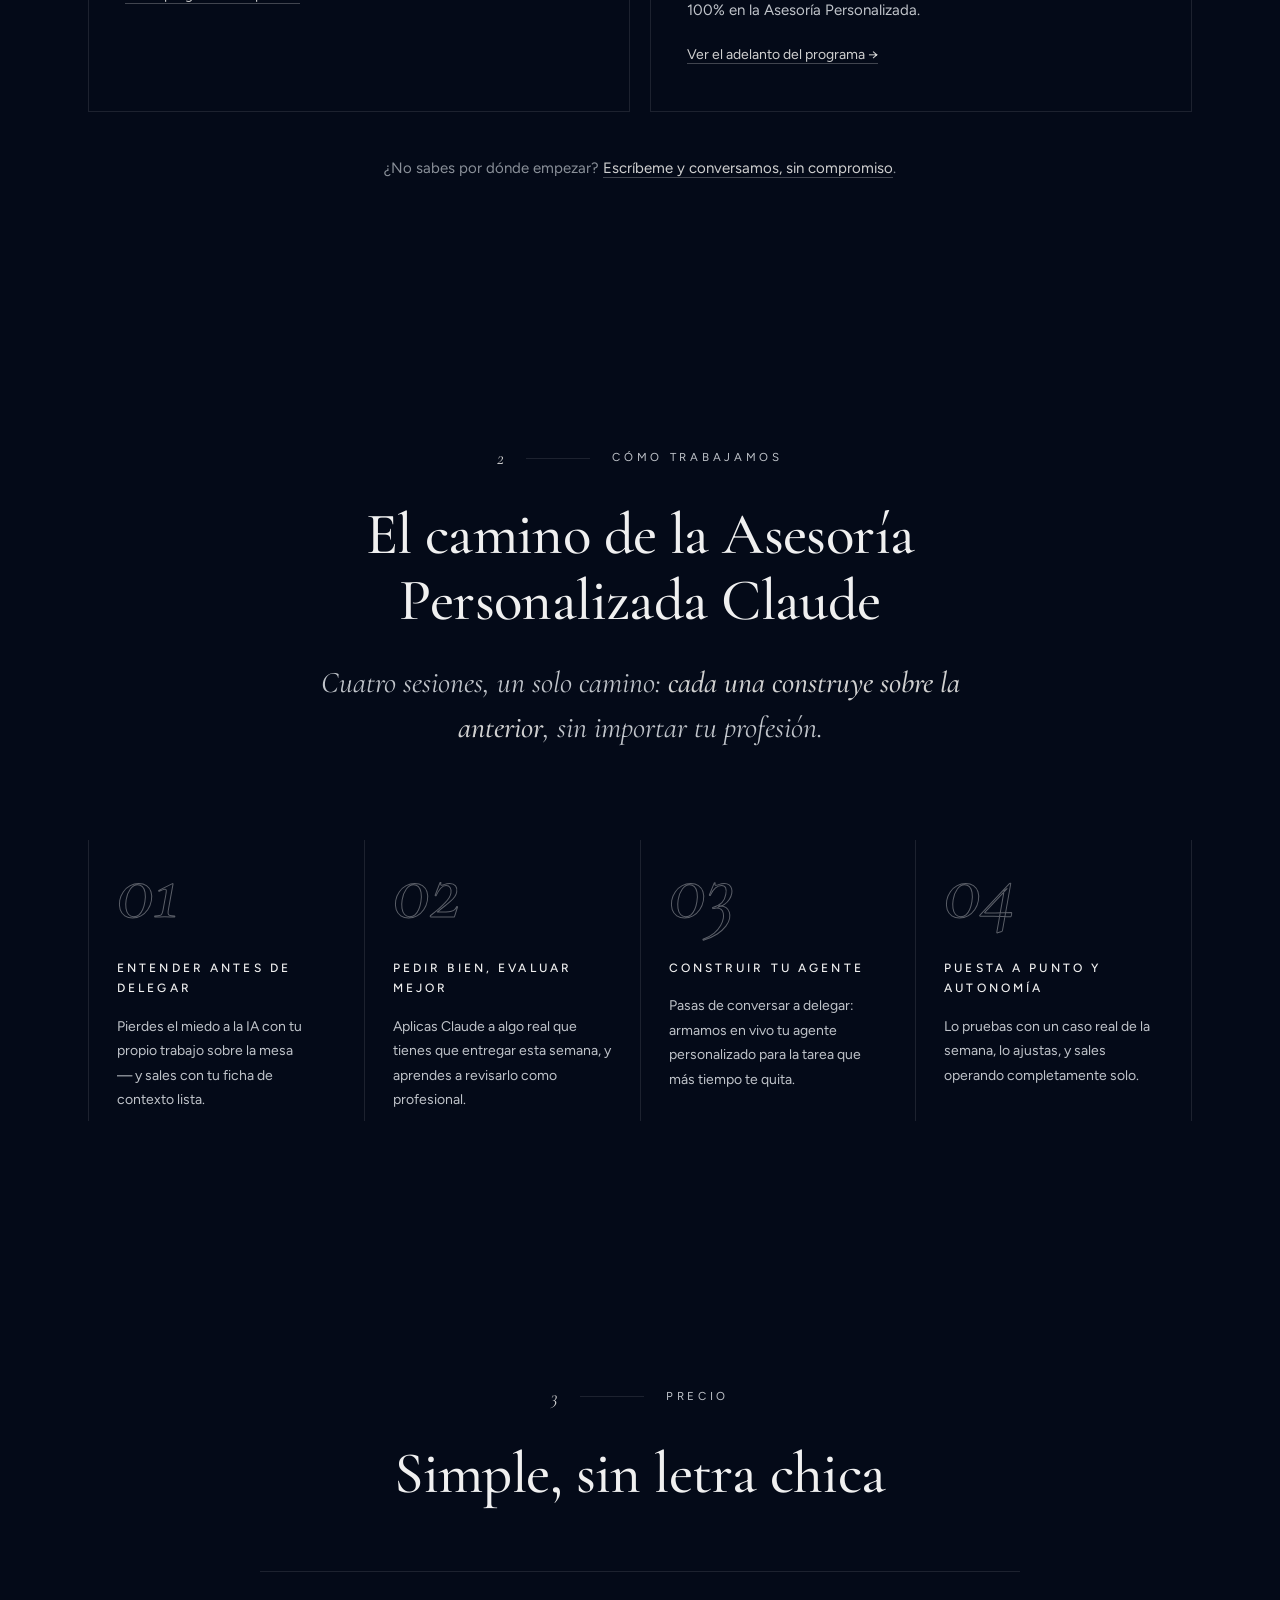
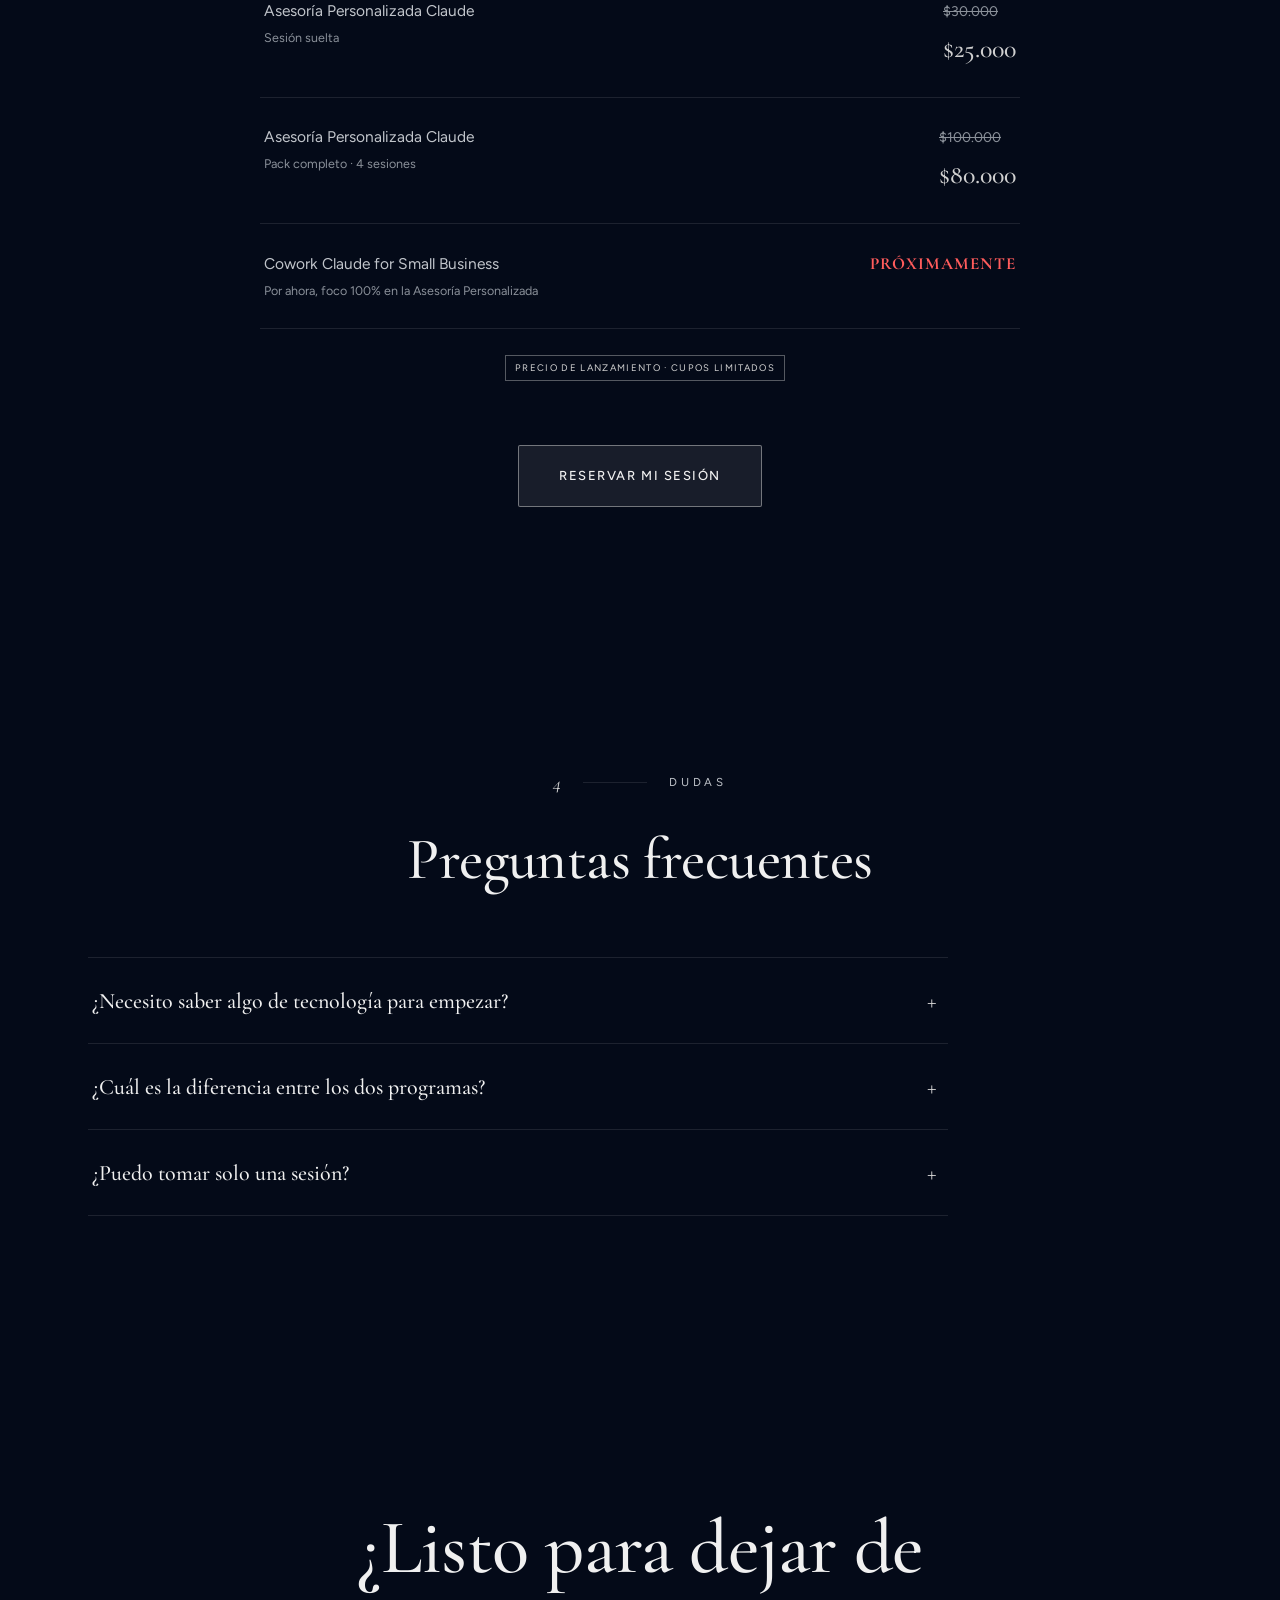
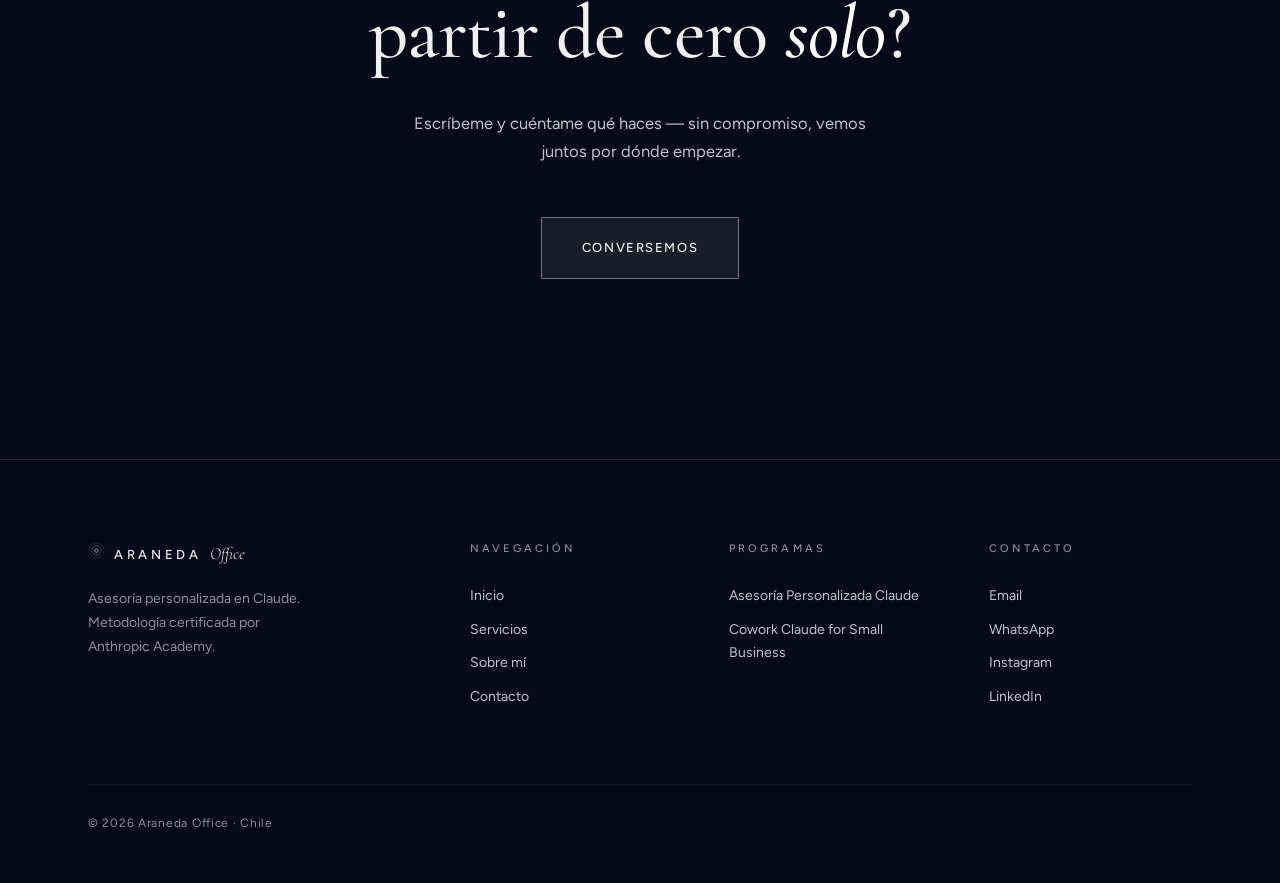
==== commit 14248361: "feat: agregar script Plausible Analytics a todas las paginas" ====
--- a/index.html
+++ b/index.html
@@ -9,6 +9,7 @@
 <link rel="preconnect" href="https://fonts.gstatic.com" crossorigin>
 <link href="https://fonts.googleapis.com/css2?family=Cormorant+Garamond:ital,wght@0,400;0,500;0,600;1,400;1,500;1,600&family=Figtree:wght@300;400;500;600;700&display=swap" rel="stylesheet">
 <link rel="stylesheet" href="styles.css">
+<script defer data-domain="aranedaoffice.cloud" src="https://araneda-office-plausible.jebrxb.easypanel.host/js/script.js"></script>
 </head>
 <body>
 
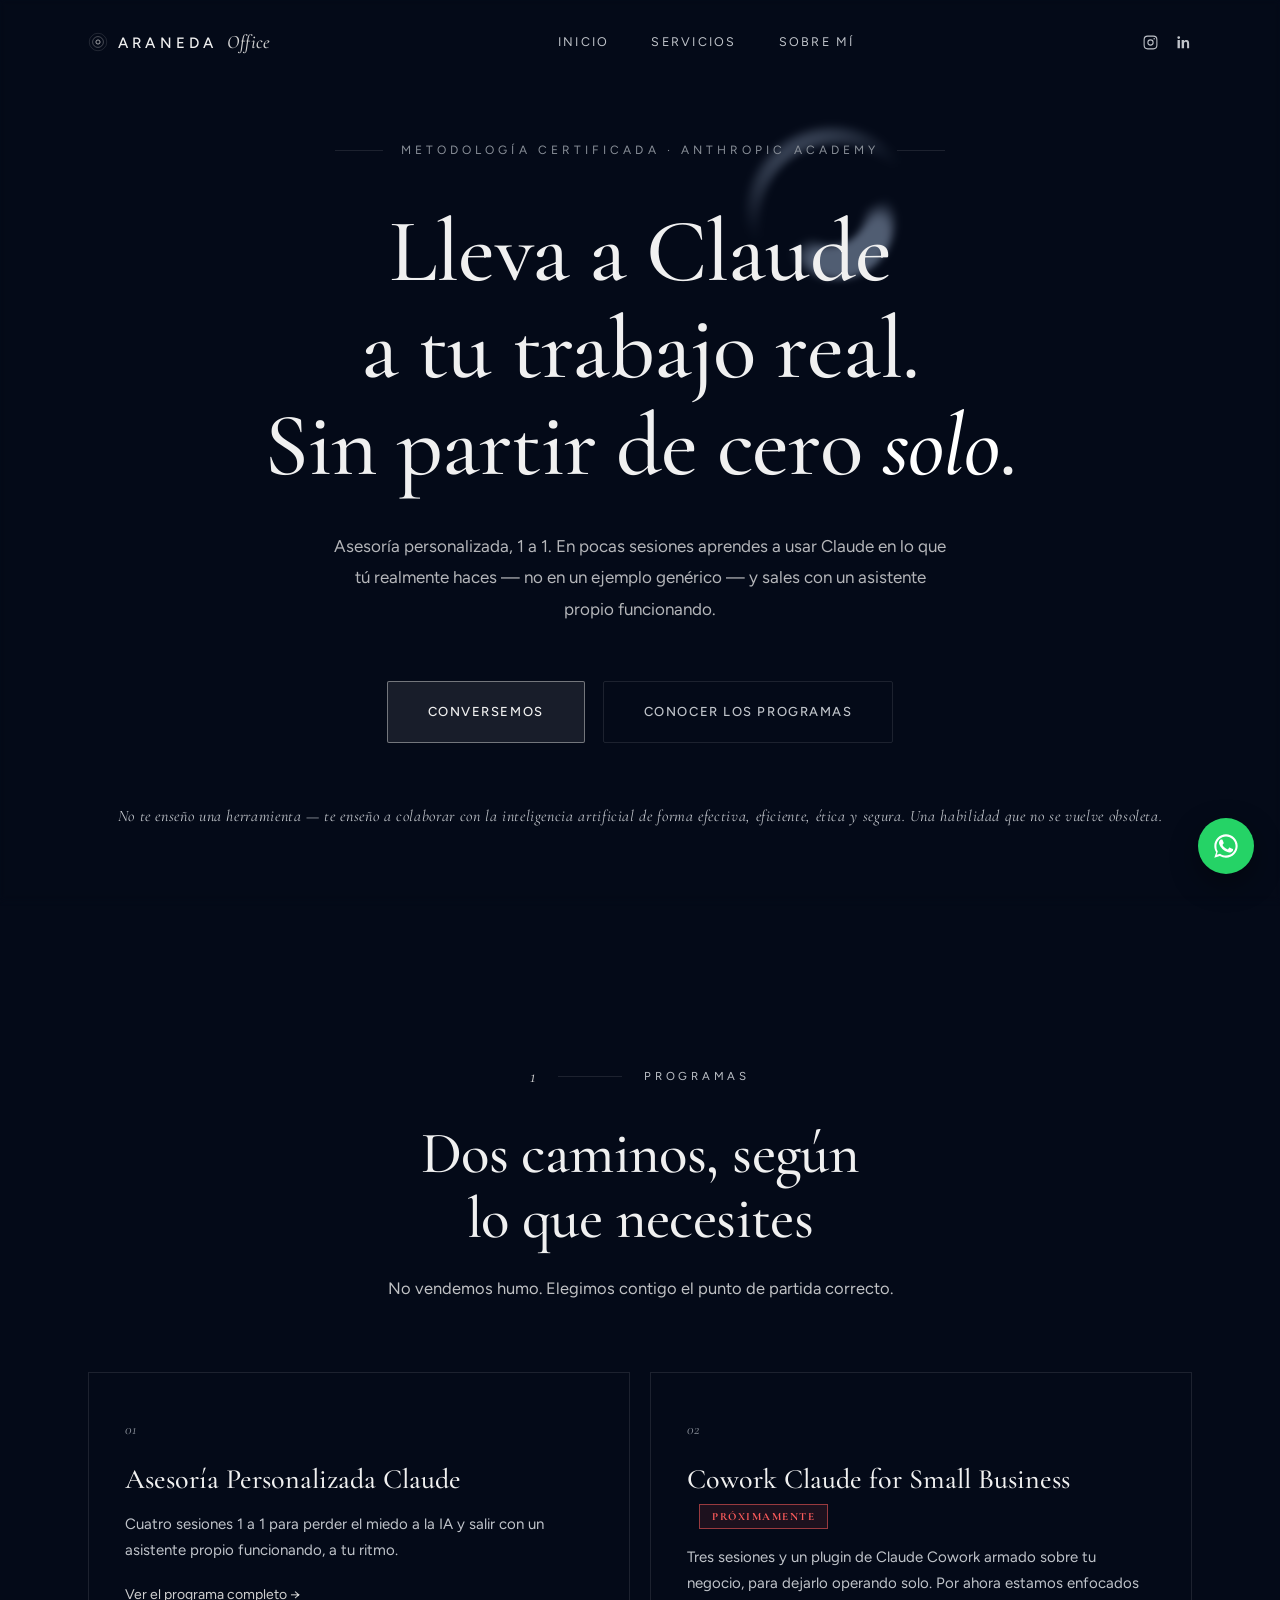
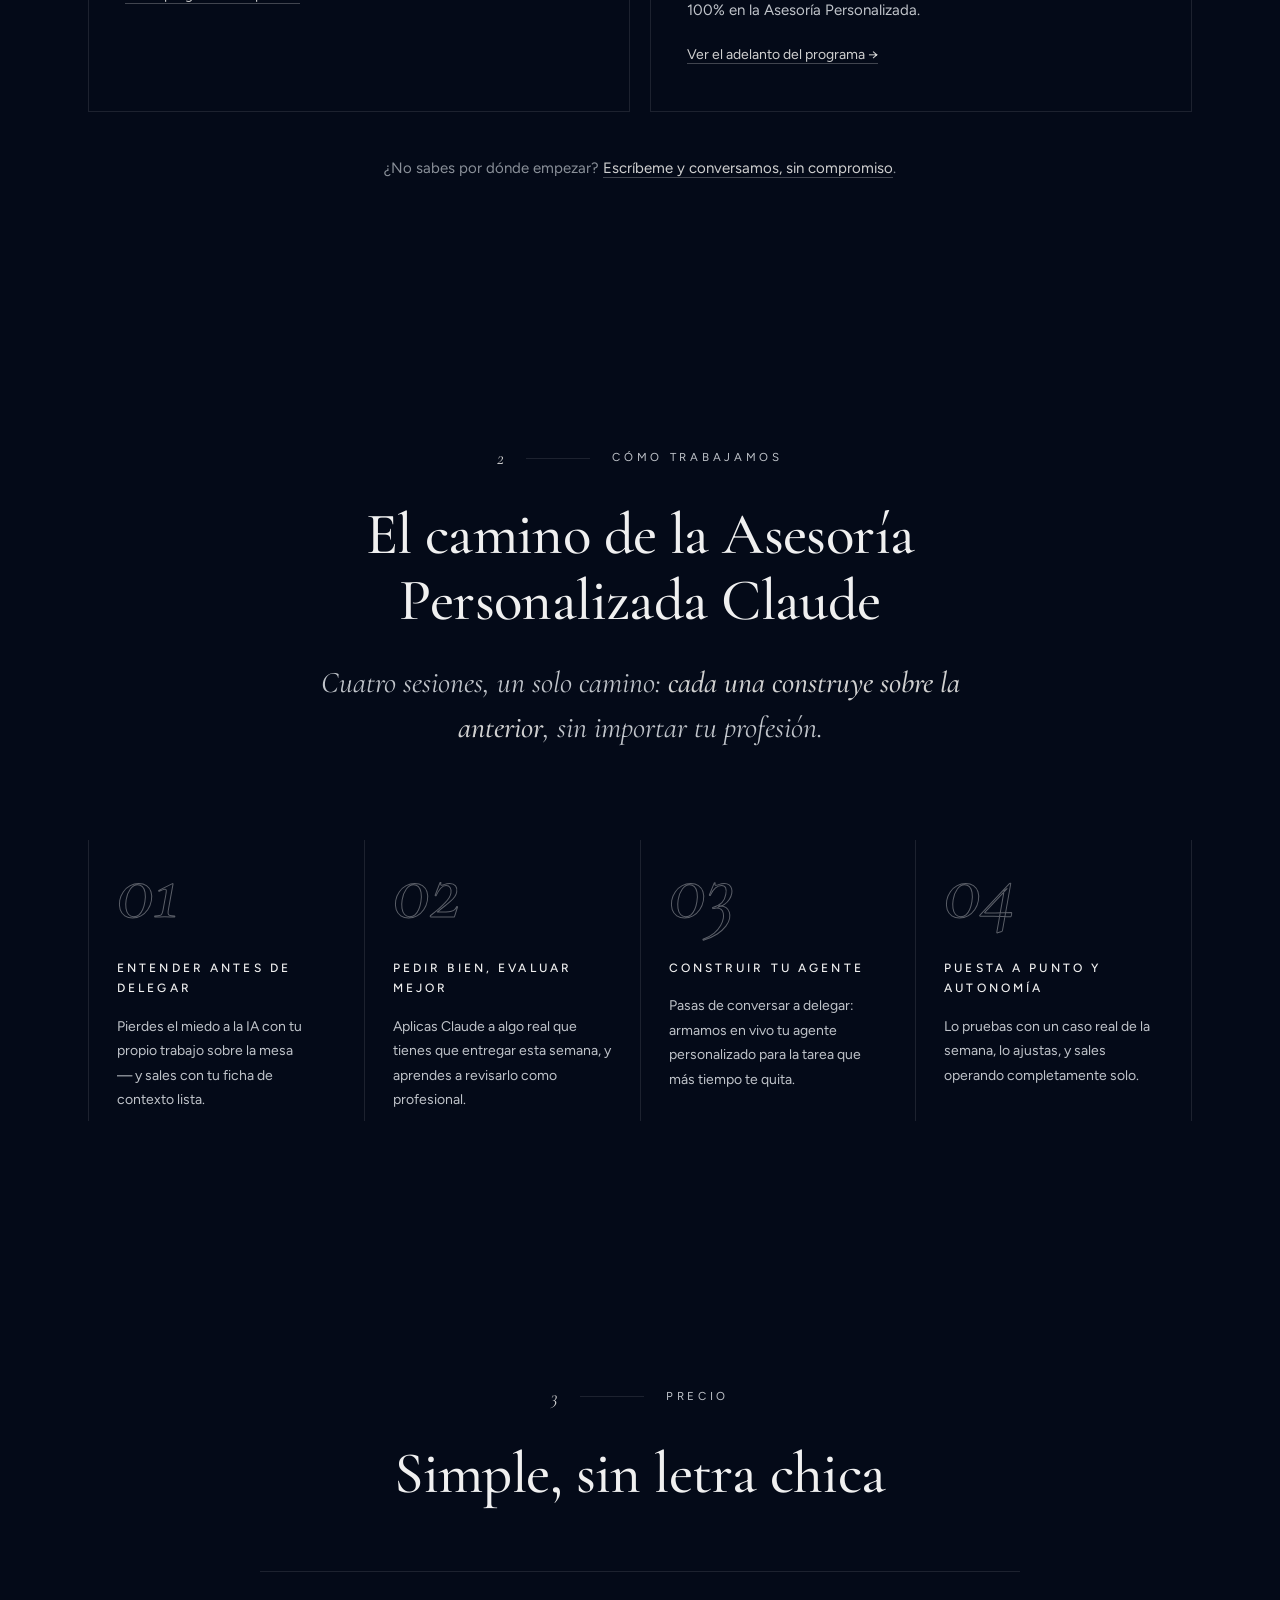
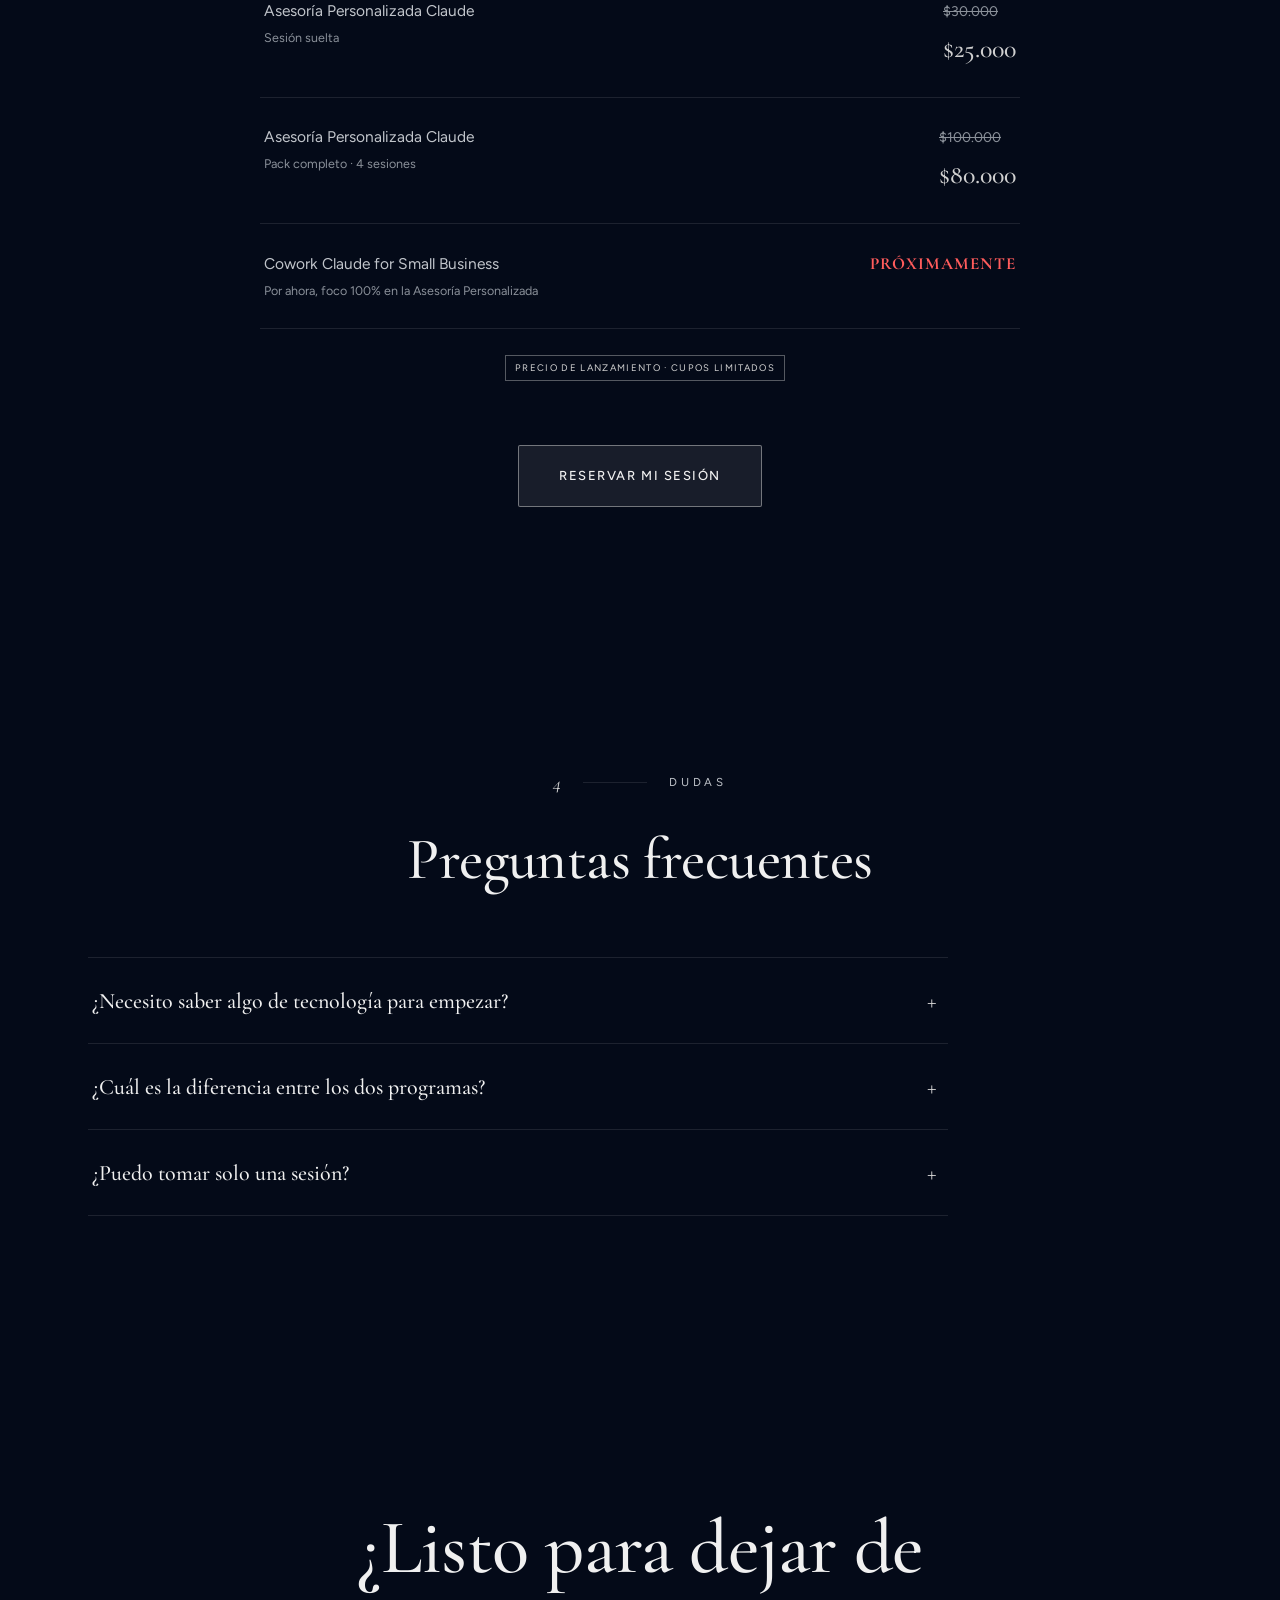
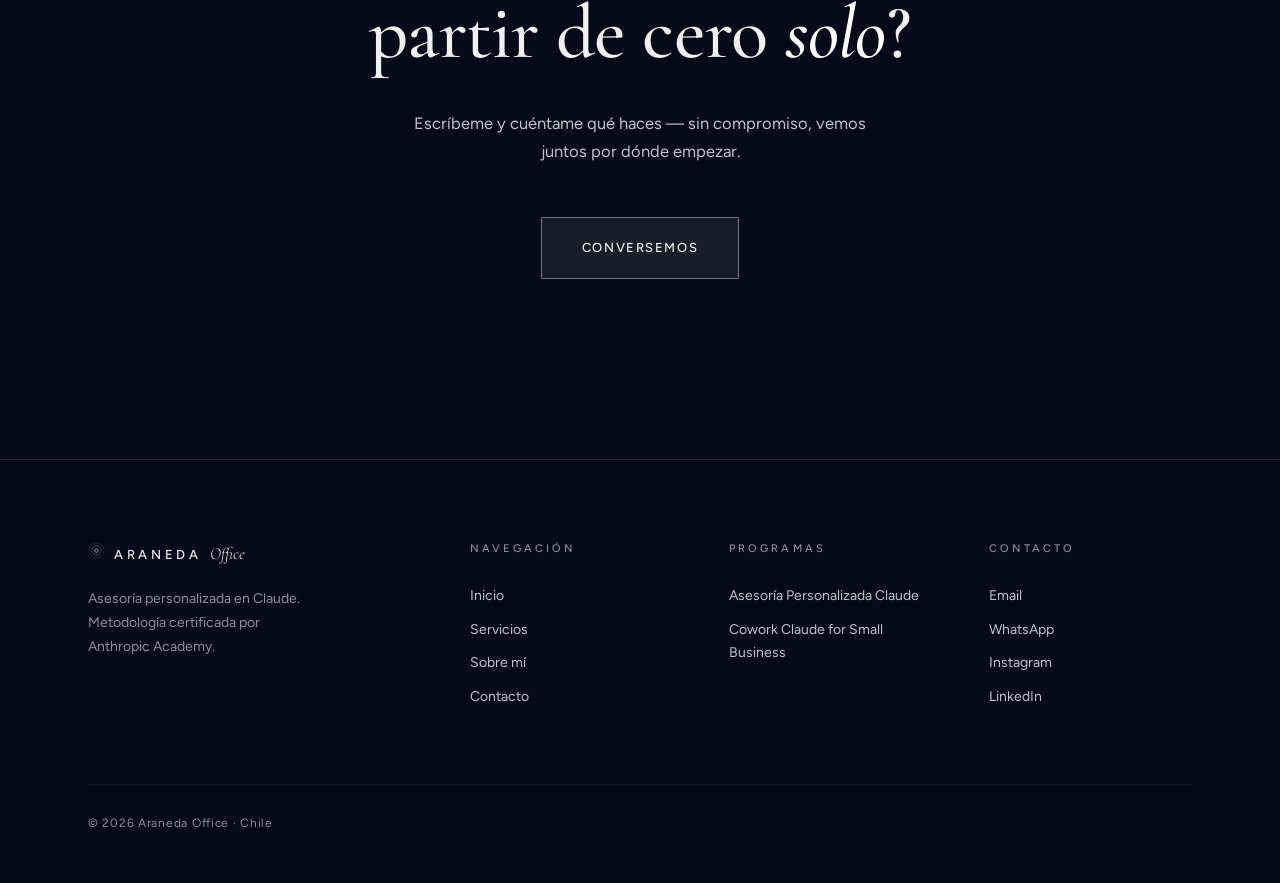
==== commit 5f97bdb0: "feat: URLs limpias sin extension .html (nginx try_files)" ====
--- a/index.html
+++ b/index.html
@@ -19,14 +19,14 @@
 
 <nav class="nv5">
   <div class="ctn nv5-in">
-    <a href="index.html" class="nv5-logo" style="text-decoration:none;">
+    <a href="/" class="nv5-logo" style="text-decoration:none;">
       <span class="mark"><svg width="20" height="20" viewBox="0 0 24 24" fill="none" stroke="currentColor" stroke-width="1" style="color:var(--ac)"><circle cx="12" cy="12" r="2.5" opacity="0.9"></circle><circle cx="12" cy="12" r="6.5" opacity="0.4"></circle><circle cx="12" cy="12" r="10.5" opacity="0.18"></circle></svg></span>
       <span class="w1">Araneda</span><span class="w2">Office</span>
     </a>
     <div class="nv5-lnk">
-      <a href="index.html">Inicio</a>
-      <a href="servicios.html">Servicios</a>
-      <a href="nosotros.html">Sobre mí</a>
+      <a href="/">Inicio</a>
+      <a href="/servicios">Servicios</a>
+      <a href="/nosotros">Sobre mí</a>
     </div>
     <div class="nv5-right">
       <div class="nv5-social">
@@ -40,16 +40,16 @@
 </nav>
 <div class="mob5">
   <div class="mob5-hd">
-    <a href="index.html" class="nv5-logo" style="text-decoration:none;">
+    <a href="/" class="nv5-logo" style="text-decoration:none;">
       <span class="mark"><svg width="20" height="20" viewBox="0 0 24 24" fill="none" stroke="currentColor" stroke-width="1" style="color:var(--ac)"><circle cx="12" cy="12" r="2.5" opacity="0.9"></circle><circle cx="12" cy="12" r="6.5" opacity="0.4"></circle><circle cx="12" cy="12" r="10.5" opacity="0.18"></circle></svg></span>
       <span class="w1">Araneda</span><span class="w2">Office</span>
     </a>
     <button class="hmb hmb-close" style="display:flex;" aria-label="Cerrar"><svg width="24" height="24" viewBox="0 0 24 24" fill="none" stroke="currentColor" stroke-width="1.5" stroke-linecap="round" stroke-linejoin="round"><line x1="18" y1="6" x2="6" y2="18"></line><line x1="6" y1="6" x2="18" y2="18"></line></svg></button>
   </div>
   <div class="mob5-lnk">
-    <a href="index.html">Inicio</a>
-    <a href="servicios.html">Servicios</a>
-    <a href="nosotros.html">Sobre mí</a>
+    <a href="/">Inicio</a>
+    <a href="/servicios">Servicios</a>
+    <a href="/nosotros">Sobre mí</a>
   </div>
   <div class="mob5-social">
     <a href="https://www.instagram.com/juandelagua.ia/" target="_blank" rel="noopener" aria-label="Instagram"><svg width="22" height="22" viewBox="0 0 24 24" fill="none" stroke="currentColor" stroke-width="1.5"><rect x="3" y="3" width="18" height="18" rx="5"></rect><circle cx="12" cy="12" r="3.7"></circle><circle cx="17.2" cy="6.8" r="1.05" fill="currentColor" stroke="none"></circle></svg></a>
@@ -79,13 +79,13 @@
       <p class="shd-ds">No vendemos humo. Elegimos contigo el punto de partida correcto.</p>
     </div>
     <div class="svc-list">
-      <a href="asesoria-claude.html" class="svc-card" data-ripple="true">
+      <a href="/asesoria-claude" class="svc-card" data-ripple="true">
         <span class="svc-num">01</span>
         <h3>Asesoría Personalizada Claude</h3>
         <p>Cuatro sesiones 1 a 1 para perder el miedo a la IA y salir con un asistente propio funcionando, a tu ritmo.</p>
         <p style="margin-top:18px;"><span style="color:var(--ac);border-bottom:1px solid rgba(var(--ac-rgb),.3);font-size:14px;">Ver el programa completo →</span></p>
       </a>
-      <a href="cowork-sb.html" class="svc-card" data-ripple="true">
+      <a href="/cowork-sb" class="svc-card" data-ripple="true">
         <span class="svc-num">02</span>
         <h3>Cowork Claude for Small Business <span class="soon-badge">Próximamente</span></h3>
         <p>Tres sesiones y un plugin de Claude Cowork armado sobre tu negocio, para dejarlo operando solo. Por ahora estamos enfocados 100% en la Asesoría Personalizada.</p>
@@ -200,15 +200,15 @@
       </div>
       <div class="ft5-col">
         <h4>Navegación</h4>
-        <a href="index.html">Inicio</a>
-        <a href="servicios.html">Servicios</a>
-        <a href="nosotros.html">Sobre mí</a>
-        <a href="contacto.html">Contacto</a>
+        <a href="/">Inicio</a>
+        <a href="/servicios">Servicios</a>
+        <a href="/nosotros">Sobre mí</a>
+        <a href="/contacto">Contacto</a>
       </div>
       <div class="ft5-col">
         <h4>Programas</h4>
-        <a href="asesoria-claude.html">Asesoría Personalizada Claude</a>
-        <a href="cowork-sb.html">Cowork Claude for Small Business</a>
+        <a href="/asesoria-claude">Asesoría Personalizada Claude</a>
+        <a href="/cowork-sb">Cowork Claude for Small Business</a>
       </div>
       <div class="ft5-col">
         <h4>Contacto</h4>
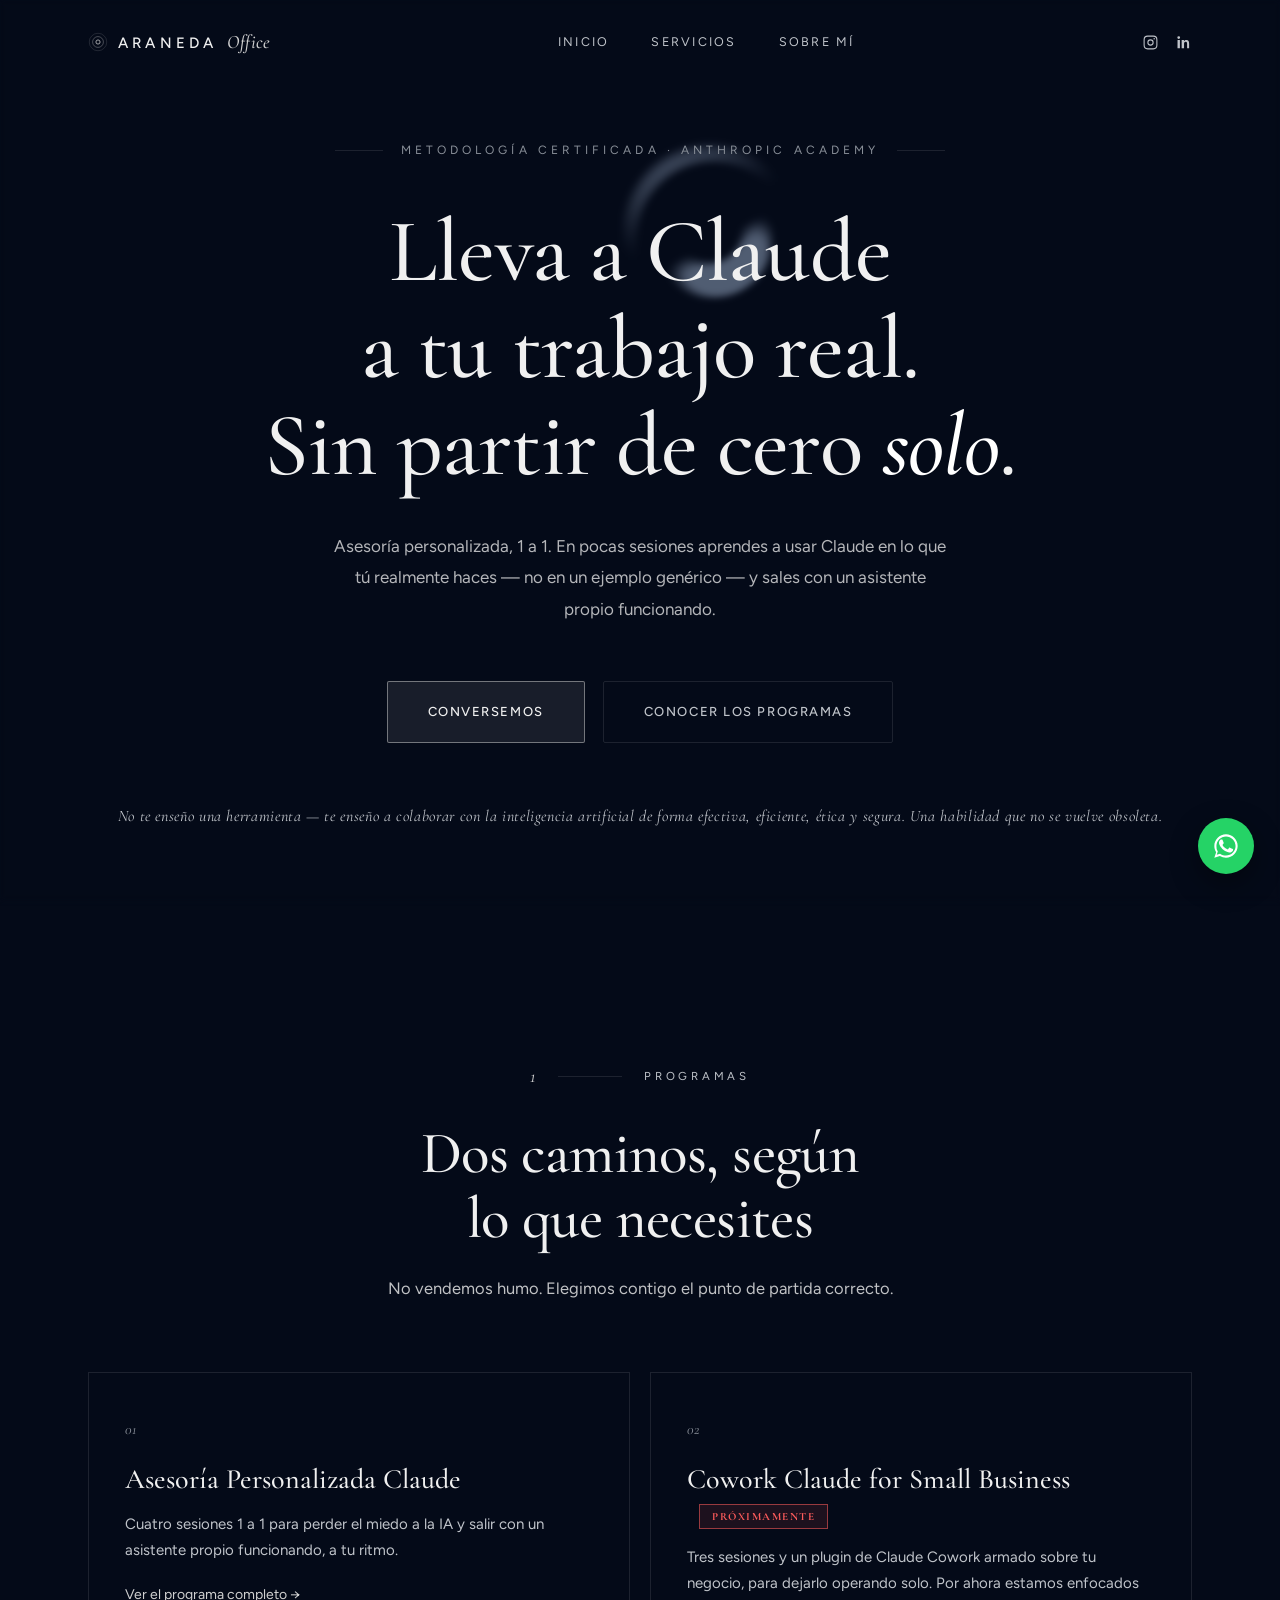
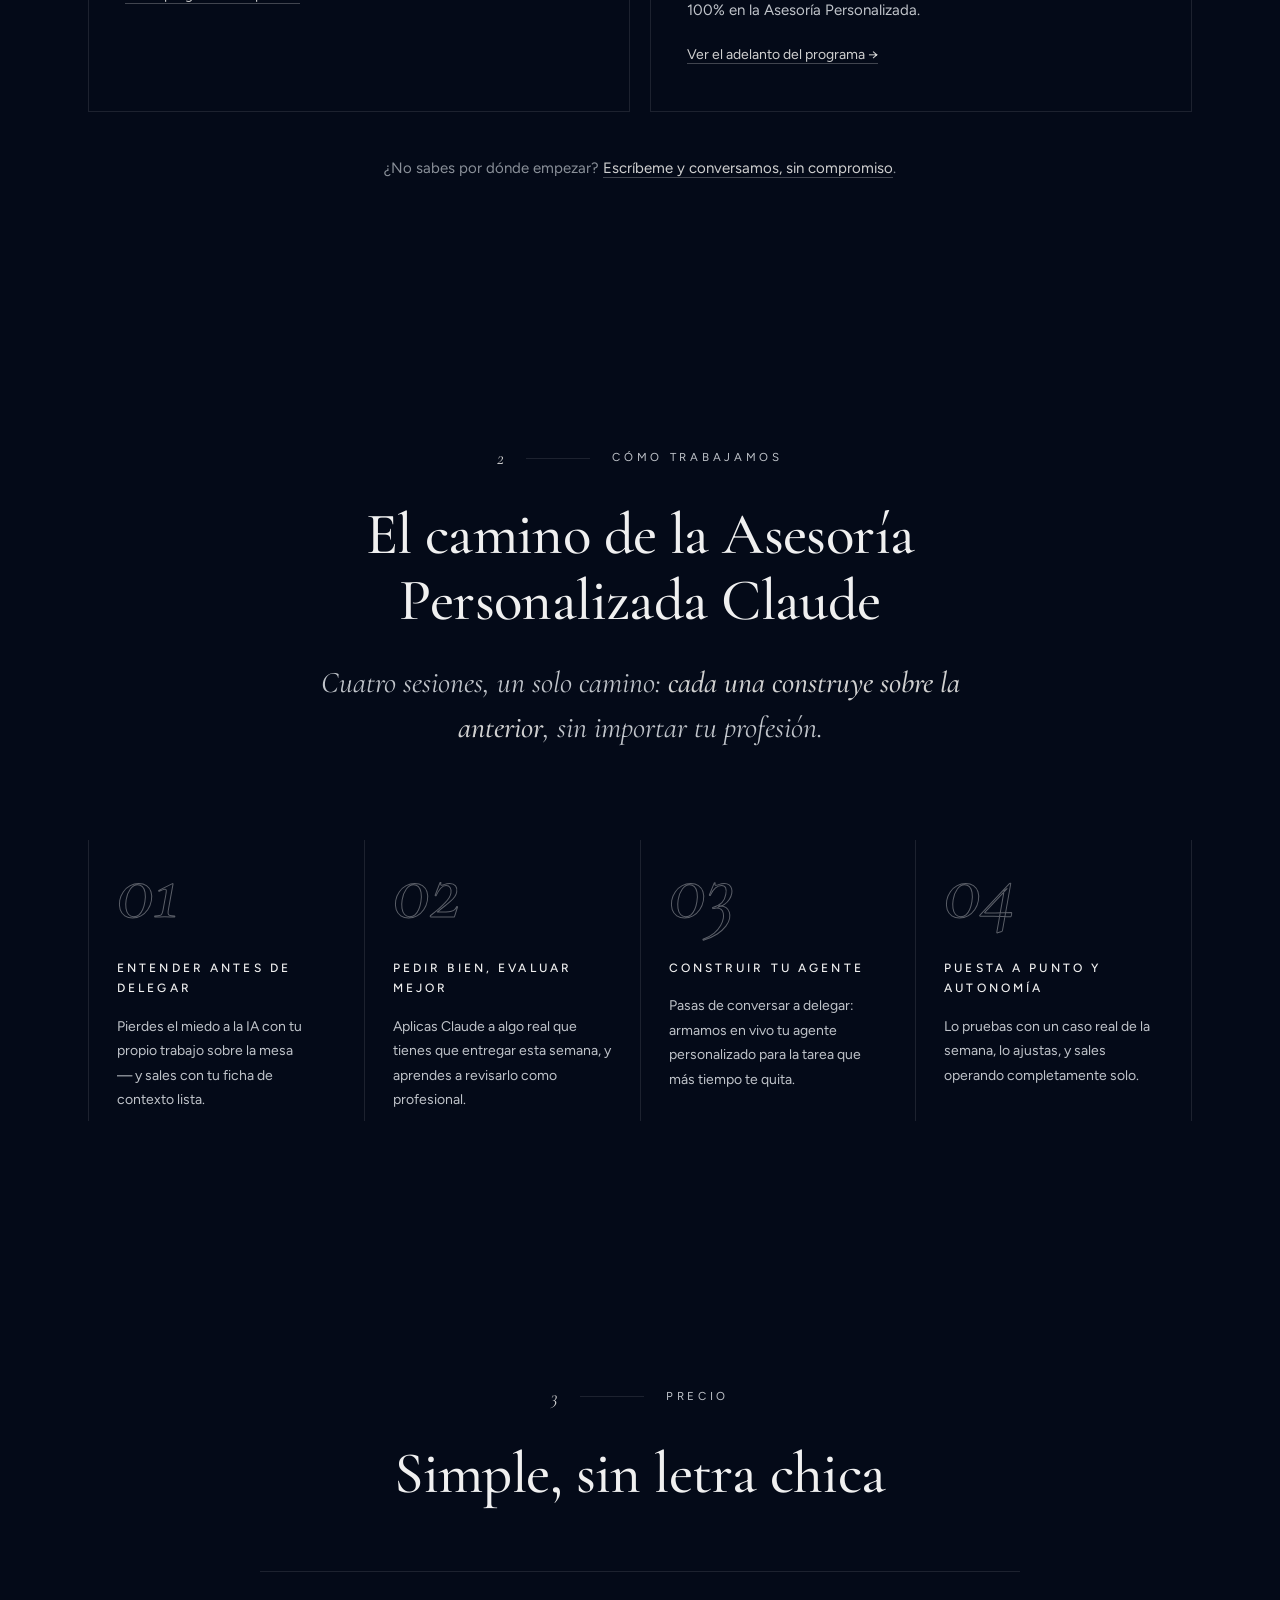
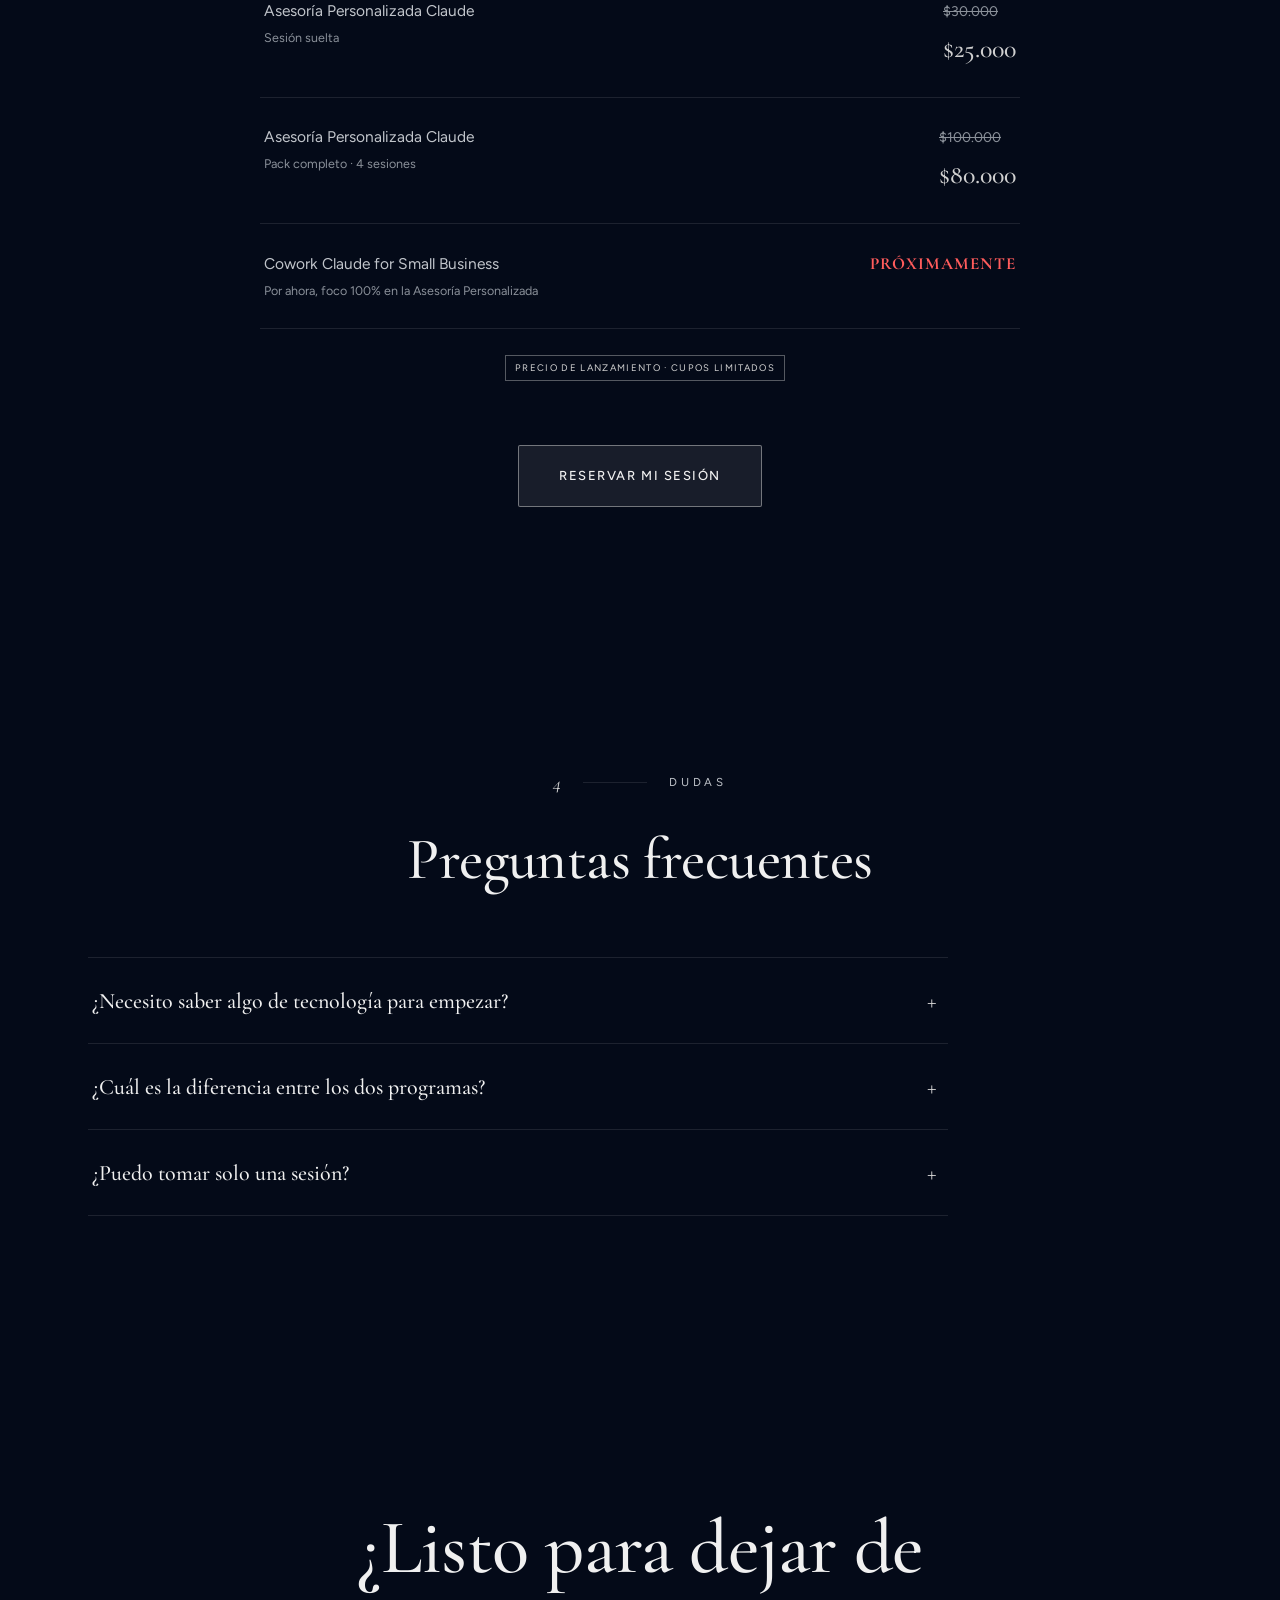
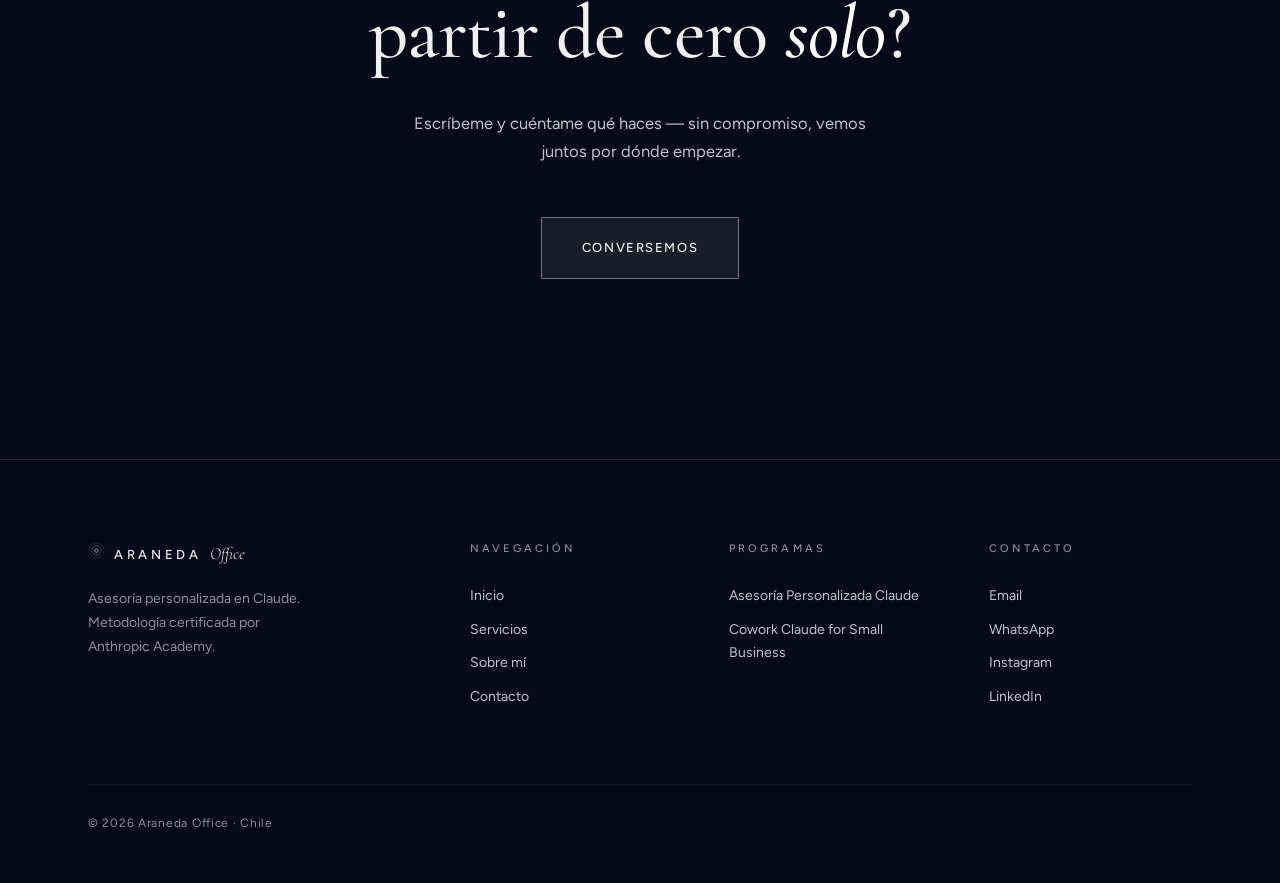
==== commit 4671ed87: "Mejoras técnicas SEO: indexación, metadatos, datos estructurados y rendimiento - Agrega sitemap.xml " ====
--- a/index.html
+++ b/index.html
@@ -4,12 +4,78 @@
 <meta charset="UTF-8">
 <meta name="viewport" content="width=device-width, initial-scale=1.0">
 <title>Araneda Office — Asesoría personalizada en Claude</title>
-<meta name="description" content="Aprende a usar Claude en tu trabajo real. Asesoría personalizada 1 a 1, metodología certificada por Anthropic Academy. Para profesionales independientes y pequeños negocios.">
+<meta name="description" content="Aprende a usar Claude en tu trabajo real. Asesoría personalizada 1 a 1 en Chile, certificada por Anthropic Academy, para profesionales y pequeños negocios.">
+<meta name="robots" content="index, follow">
+<link rel="canonical" href="https://aranedaoffice.cloud/">
+<meta name="theme-color" content="#040a18">
+<link rel="icon" href="/favicon.svg" type="image/svg+xml">
+<link rel="icon" href="/assets/favicon-32.png" sizes="32x32" type="image/png">
+<link rel="apple-touch-icon" href="/assets/apple-touch-icon.png">
+<link rel="manifest" href="/site.webmanifest">
+
+<meta property="og:type" content="website">
+<meta property="og:site_name" content="Araneda Office">
+<meta property="og:locale" content="es_CL">
+<meta property="og:url" content="https://aranedaoffice.cloud/">
+<meta property="og:title" content="Araneda Office — Asesoría personalizada en Claude">
+<meta property="og:description" content="Aprende a usar Claude en tu trabajo real. Asesoría personalizada 1 a 1 en Chile, certificada por Anthropic Academy, para profesionales y pequeños negocios.">
+<meta property="og:image" content="https://aranedaoffice.cloud/assets/og-default.jpg">
+<meta property="og:image:width" content="1200">
+<meta property="og:image:height" content="630">
+<meta property="og:image:alt" content="Araneda Office — Asesoría personalizada en Claude">
+
+<meta name="twitter:card" content="summary_large_image">
+<meta name="twitter:title" content="Araneda Office — Asesoría personalizada en Claude">
+<meta name="twitter:description" content="Aprende a usar Claude en tu trabajo real. Asesoría personalizada 1 a 1 en Chile, certificada por Anthropic Academy, para profesionales y pequeños negocios.">
+<meta name="twitter:image" content="https://aranedaoffice.cloud/assets/og-default.jpg">
 <link rel="preconnect" href="https://fonts.googleapis.com">
 <link rel="preconnect" href="https://fonts.gstatic.com" crossorigin>
 <link href="https://fonts.googleapis.com/css2?family=Cormorant+Garamond:ital,wght@0,400;0,500;0,600;1,400;1,500;1,600&family=Figtree:wght@300;400;500;600;700&display=swap" rel="stylesheet">
 <link rel="stylesheet" href="styles.css">
 <script defer data-domain="aranedaoffice.cloud" src="https://araneda-office-plausible.jebrxb.easypanel.host/js/script.js"></script>
+<script type="application/ld+json">
+{
+  "@context": "https://schema.org",
+  "@type": "ProfessionalService",
+  "@id": "https://aranedaoffice.cloud/#organization",
+  "name": "Araneda Office",
+  "url": "https://aranedaoffice.cloud/",
+  "image": "https://aranedaoffice.cloud/assets/og-default.jpg",
+  "logo": "https://aranedaoffice.cloud/assets/icon-512.png",
+  "description": "Asesoría personalizada 1 a 1 en Claude para profesionales independientes y pequeños negocios en Chile, con metodología certificada por Anthropic Academy.",
+  "priceRange": "$25.000 - $80.000 CLP",
+  "areaServed": { "@type": "Country", "name": "Chile" },
+  "email": "juanaranedagattavara@gmail.com",
+  "founder": { "@type": "Person", "name": "Juan Araneda" },
+  "sameAs": [
+    "https://www.instagram.com/juandelagua.ia/",
+    "https://www.linkedin.com/in/juan-araneda-979a2236a/"
+  ]
+}
+</script>
+<script type="application/ld+json">
+{
+  "@context": "https://schema.org",
+  "@type": "FAQPage",
+  "mainEntity": [
+    {
+      "@type": "Question",
+      "name": "¿Necesito saber algo de tecnología para empezar?",
+      "acceptedAnswer": { "@type": "Answer", "text": "No. La Asesoría Personalizada Claude está pensada para alguien que parte desde cero." }
+    },
+    {
+      "@type": "Question",
+      "name": "¿Cuál es la diferencia entre los dos programas?",
+      "acceptedAnswer": { "@type": "Answer", "text": "La Asesoría Personalizada Claude es para profesionales independientes, sin plugin de negocio, y está disponible ahora. Cowork Claude for Small Business es para dueños de negocio, incluye un plugin de Cowork a la medida, y estará disponible próximamente." }
+    },
+    {
+      "@type": "Question",
+      "name": "¿Puedo tomar solo una sesión?",
+      "acceptedAnswer": { "@type": "Answer", "text": "Sí. En la Asesoría Personalizada Claude se venden sueltas a precio de lanzamiento de $25.000 cada una." }
+    }
+  ]
+}
+</script>
 </head>
 <body>
 
